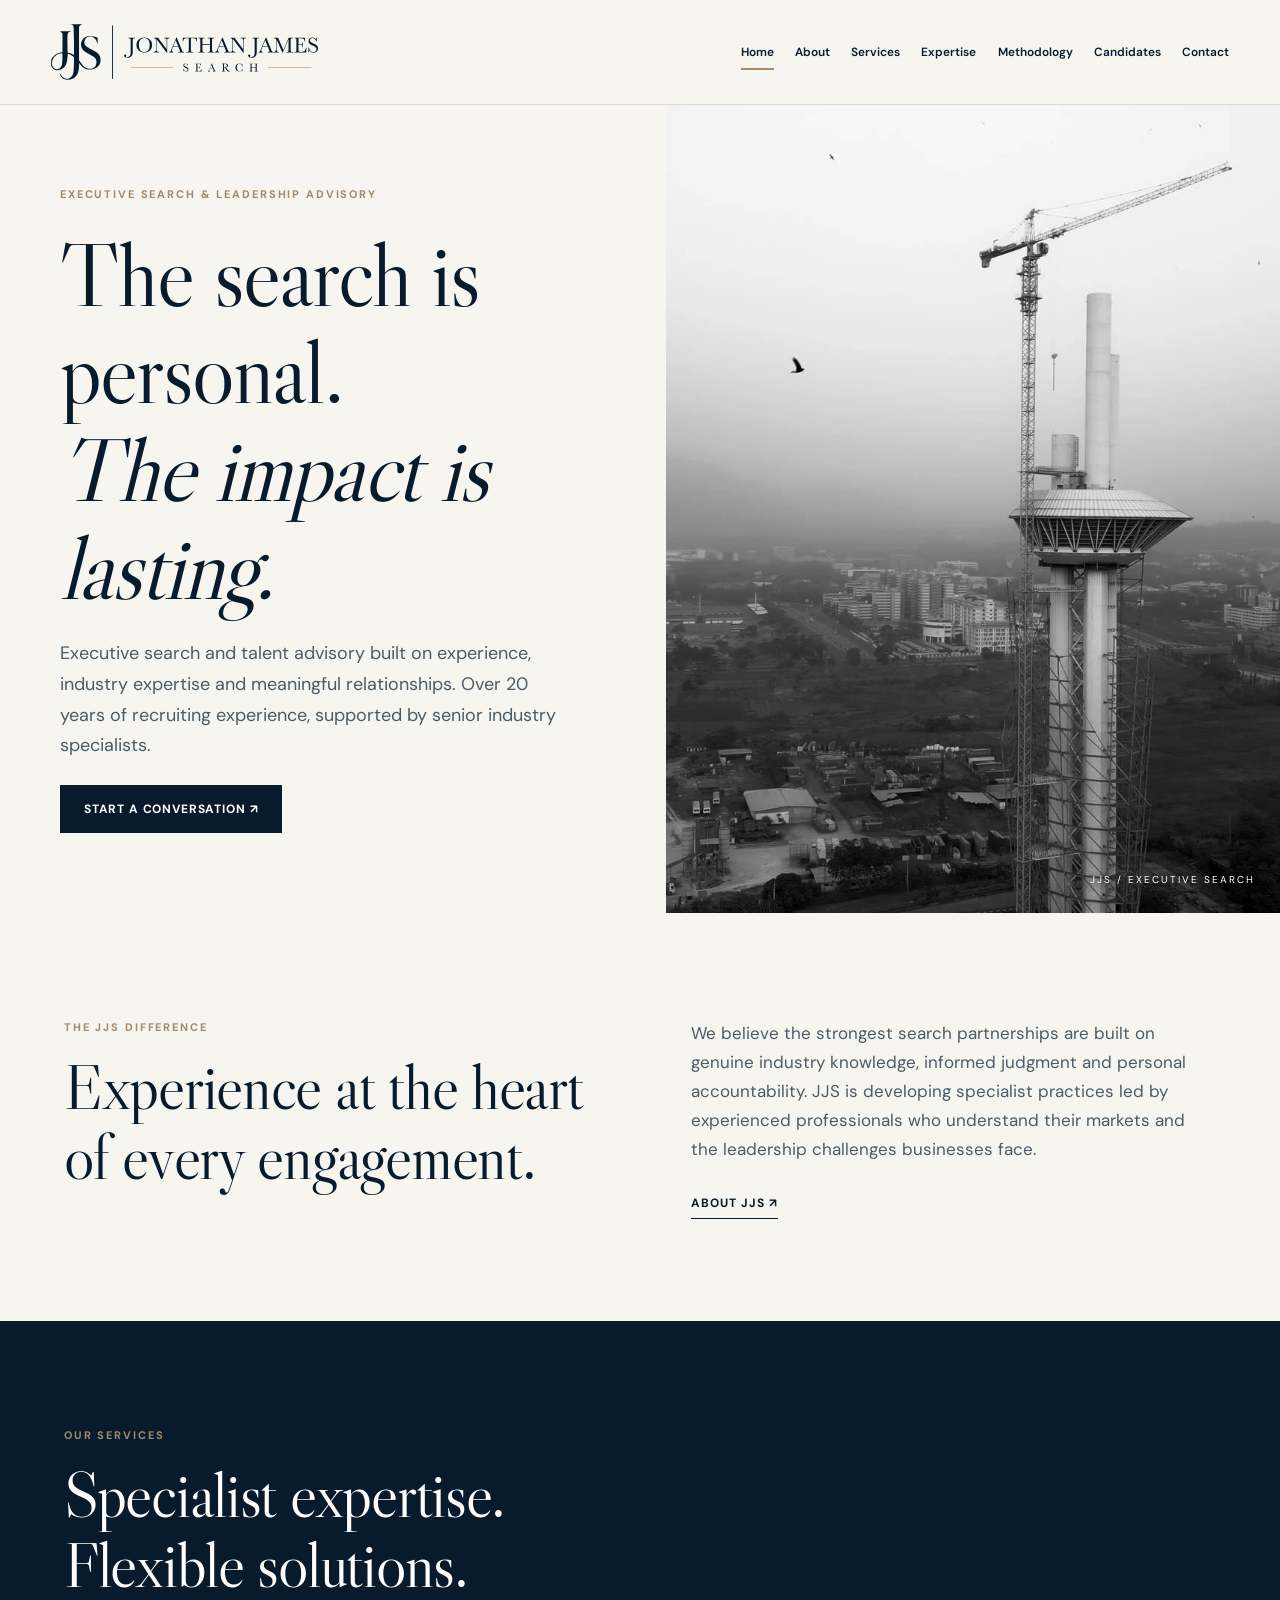
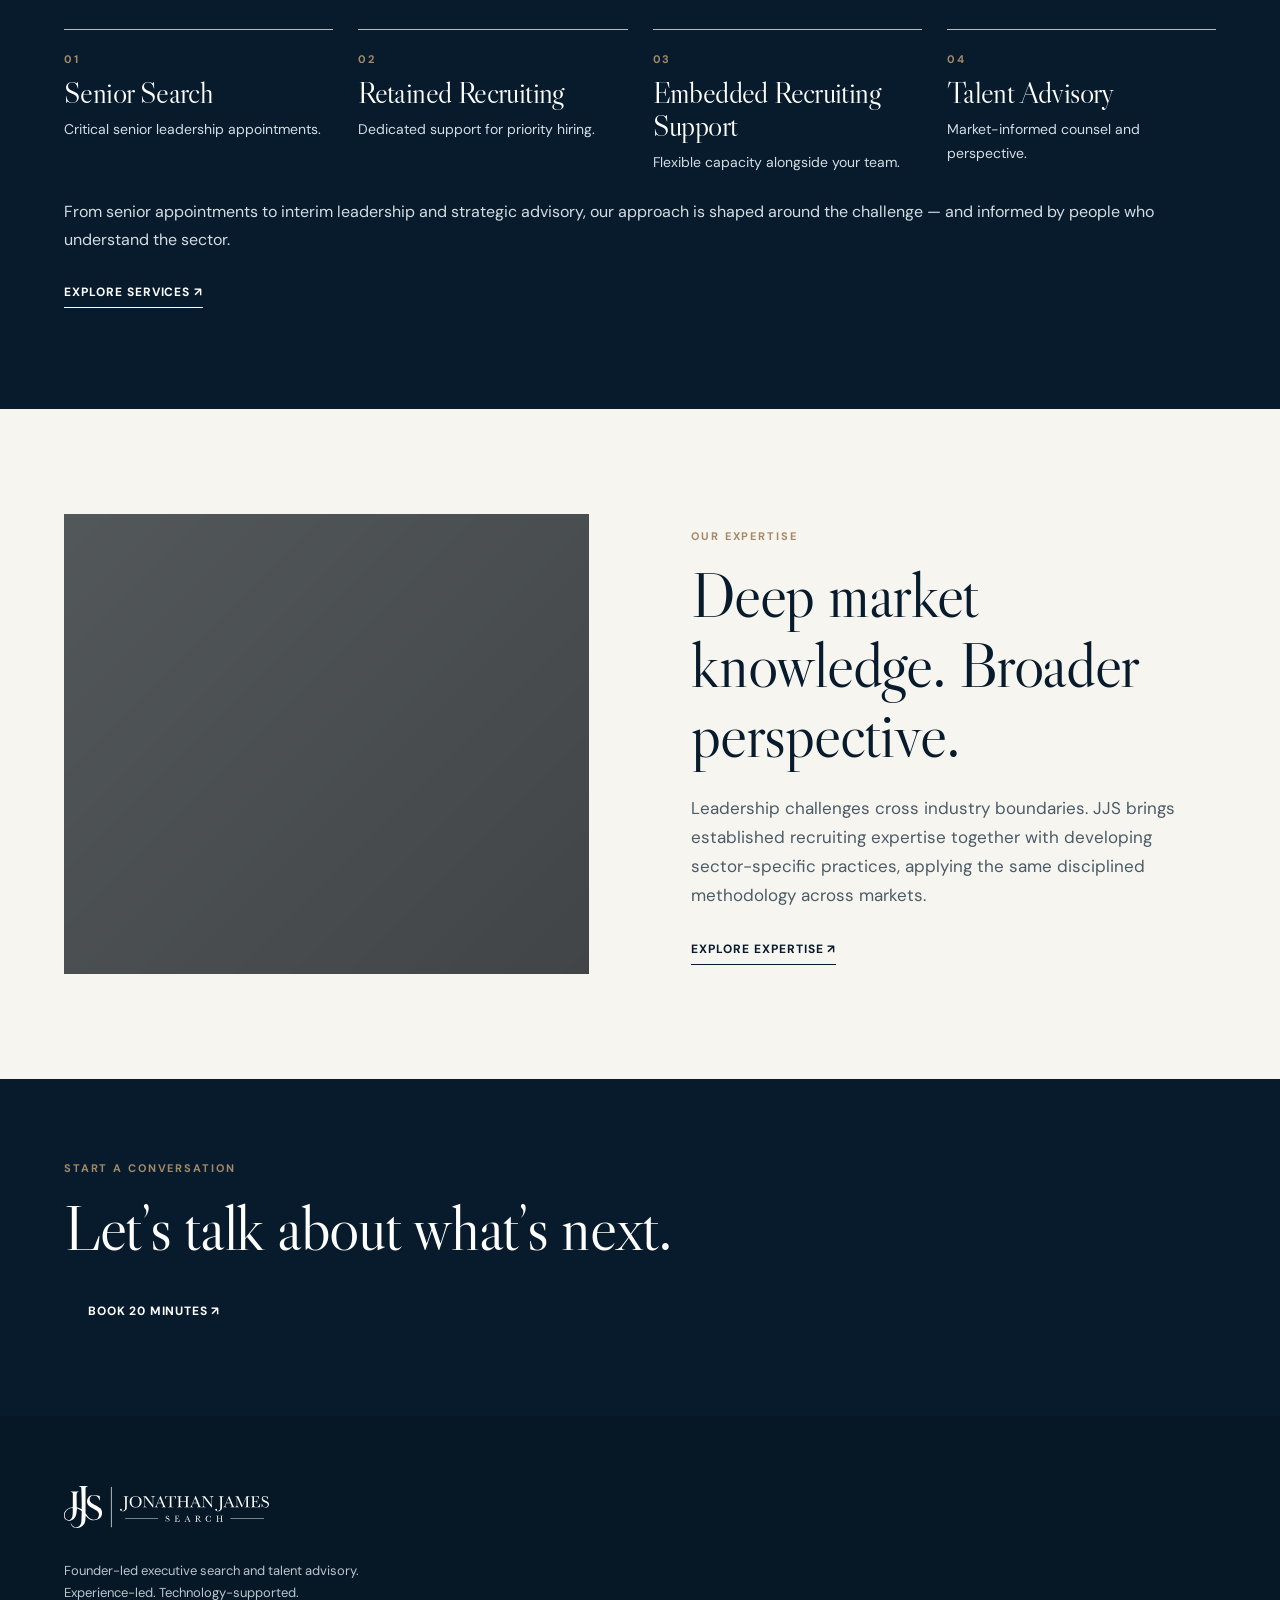
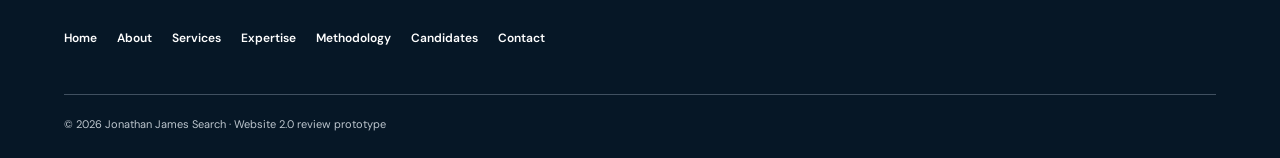
==== index.html @ fc8c2721 "Update JJS multi-sector positioning and retain founder letter" ====
<!doctype html><html lang="en"><head><meta charset="utf-8"><meta name="viewport" content="width=device-width,initial-scale=1"><title>Home | Jonathan James Search</title><meta name="description" content="Founder-led executive search and talent advisory. Over 20 years of recruiting experience."><link rel="stylesheet" href="style.css"><link rel="stylesheet" href="mobile.css"></head><body><header class="site-header"><nav class="nav" aria-label="Main navigation"><a class="brand" href="index.html" aria-label="JJS home"><img class="logo" src="jjs-logo.svg" alt="JJS — Jonathan James Search"></a><button class="menu" type="button" aria-label="Toggle navigation" aria-expanded="false" aria-controls="main-links">☰</button><div class="links" id="main-links"><a href="index.html" aria-current="page">Home</a><a href="about.html">About</a><a href="services.html">Services</a><a href="expertise.html">Expertise</a><a href="methodology.html">Methodology</a><a href="candidates.html">Candidates</a><a href="contact.html">Contact</a></div></nav></header><section class="hero"><div class="copy"><div class="eyebrow">EXECUTIVE SEARCH & LEADERSHIP ADVISORY</div><h1>The search is personal.<br><em>The impact is lasting.</em></h1><p>Executive search and talent advisory built on experience, industry expertise and meaningful relationships. Over 20 years of recruiting experience, supported by senior industry specialists.</p><div><a class="btn" href="contact.html">Start a conversation ↗</a></div></div><div class="art hero-video" aria-label="Black-and-white construction video">
<video autoplay muted loop playsinline preload="metadata" poster="jjs-homepage-poster.jpg" aria-label="Cinematic black-and-white construction footage">
<source src="jjs-homepage-video.mp4" type="video/mp4">
</video>
</div></section><section><div class="wrap split"><div><div class="eyebrow">THE JJS DIFFERENCE</div><h2>Experience at the heart of every engagement.</h2></div><div><p>We believe the strongest search partnerships are built on genuine industry knowledge, informed judgment and personal accountability. JJS is developing specialist practices led by experienced professionals who understand their markets and the leadership challenges businesses face.</p><a class="link" href="about.html">About JJS ↗</a></div></div></section><section class="navy"><div class="wrap"><div class="eyebrow">OUR SERVICES</div><h2>Specialist expertise.<br>Flexible solutions.</h2><div class="cards"><div class="card"><div class="eyebrow">01</div><h3>Senior Search</h3><p>Critical senior leadership appointments.</p></div><div class="card"><div class="eyebrow">02</div><h3>Retained Recruiting</h3><p>Dedicated support for priority hiring.</p></div><div class="card"><div class="eyebrow">03</div><h3>Embedded Recruiting Support</h3><p>Flexible capacity alongside your team.</p></div><div class="card"><div class="eyebrow">04</div><h3>Talent Advisory</h3><p>Market-informed counsel and perspective.</p></div></div><p>From senior appointments to interim leadership and strategic advisory, our approach is shaped around the challenge — and informed by people who understand the sector.</p><a class="link" href="services.html">Explore services ↗</a></div></section><section><div class="wrap split"><div class="photo"></div><div><div class="eyebrow">OUR EXPERTISE</div><h2>Deep market knowledge. Broader perspective.</h2><p>Leadership challenges cross industry boundaries. JJS brings established recruiting expertise together with developing sector-specific practices, applying the same disciplined methodology across markets.</p><a class="link" href="expertise.html">Explore expertise ↗</a></div></div></section><section class="navy band"><div class="wrap"><div class="eyebrow">START A CONVERSATION</div><h2>Let’s talk about what’s next.</h2><a class="btn" href="contact.html">Book 20 minutes ↗</a></div></section><footer><div class="wrap"><img class="logo" src="jjs-logo.svg" alt="Jonathan James Search"><p style="margin-top:24px">Founder-led executive search and talent advisory.<br>Experience-led. Technology-supported.</p><div class="links"><a href="index.html">Home</a><a href="about.html">About</a><a href="services.html">Services</a><a href="expertise.html">Expertise</a><a href="methodology.html">Methodology</a><a href="candidates.html">Candidates</a><a href="contact.html">Contact</a></div><div class="footer-bottom">© 2026 Jonathan James Search · Website 2.0 review prototype</div></div></footer><script>document.querySelector('.menu').addEventListener('click',function(){let e=document.querySelector('header .links');this.setAttribute('aria-expanded',e.classList.toggle('open'))})</script></body></html>
---- style.css ----
@import url('https://fonts.googleapis.com/css2?family=DM+Sans:wght@400;500;600;700&family=Libre+Caslon+Display&display=swap');:root{--navy:#071b2d;--ivory:#f7f5ef;--gold:#a28a69}*{box-sizing:border-box}body{margin:0;background:var(--ivory);color:var(--navy);font:16px/1.7 'DM Sans',Arial,sans-serif}a{color:inherit;text-decoration:none}header{background:var(--ivory);position:sticky;top:0;z-index:10;border-bottom:1px solid #dedbd3}.nav{width:min(1300px,92%);margin:auto;display:flex;justify-content:space-between;align-items:center;gap:30px;padding:20px 0}.logo{width:205px;height:auto}.links{display:flex;gap:20px;flex-wrap:wrap}.links a{font-size:12px;font-weight:600}.links a:hover{color:var(--gold)}.wrap{width:min(1160px,90%);margin:auto}h1,h2,h3{font-family:'Libre Caslon Display',Georgia,serif;font-weight:400;line-height:1.09;letter-spacing:-.02em}h1{font-size:clamp(56px,7vw,108px);margin:22px 0}h2{font-size:clamp(38px,5vw,70px);margin:15px 0 25px}h3{font-size:clamp(28px,3vw,42px);margin:8px 0}p{color:#4b5b67;margin:0 0 24px}.eyebrow{text-transform:uppercase;letter-spacing:.17em;font-size:11px;font-weight:700;color:var(--gold)}section{padding:105px 0}.hero{padding:0;display:grid;grid-template-columns:52% 48%;min-height:690px}.hero .copy{padding:80px 9%;display:flex;flex-direction:column;justify-content:center}.hero .copy p{max-width:500px;font-size:18px}.hero .art{position:relative;min-height:690px;background:#3c4145}.hero .art:before,.photo:before{content:'';position:absolute;inset:0;background:linear-gradient(130deg,rgba(0,0,0,.05),rgba(0,0,0,.35)),url('https://images.unsplash.com/photo-1486406146926-c627a92ad1ab?auto=format&fit=crop&w=1600&q=85') center/cover;filter:grayscale(1) contrast(1.17)}.hero .art:after{content:'JJS / EXECUTIVE SEARCH';position:absolute;bottom:25px;right:25px;color:#fff;font-size:10px;letter-spacing:.2em}.btn{display:inline-block;background:var(--navy);color:white;padding:14px 24px;text-transform:uppercase;font-weight:700;letter-spacing:.07em;font-size:12px}.split{display:grid;grid-template-columns:1fr 1fr;gap:8vw;align-items:center}.split p{font-size:17px}.navy{background:var(--navy);color:white}.navy p{color:#d5dde2}.cards{display:grid;grid-template-columns:repeat(4,1fr);gap:25px;margin-top:30px}.card{border-top:1px solid #b6bdc0;padding-top:20px}.card h3{font-size:30px}.card p{font-size:14px}.band{padding:80px 0}.pagehero{background:#eae7df;padding:110px 0 90px}.pagehero p{font-size:18px;max-width:760px}.prose{max-width:870px}.prose p{font-size:17px;line-height:1.9}.row,.step{border-bottom:1px solid #d8d5ce;padding:28px 0}.step{display:grid;grid-template-columns:60px 1fr;gap:20px}.num{color:var(--gold)}.pillars{display:grid;grid-template-columns:repeat(3,1fr);gap:25px}.pillar{border-top:1px solid #d8d5ce;padding-top:18px}.photo{min-height:460px;position:relative;background:#575c5f}.photo:before{background-image:linear-gradient(135deg,rgba(0,0,0,.05),rgba(0,0,0,.25)),url('https://images.unsplash.com/photo-1487958449943-2429e8be8625?auto=format&fit=crop&w=1200&q=85')}.link{font-size:12px;letter-spacing:.08em;text-transform:uppercase;font-weight:700;border-bottom:1px solid;padding-bottom:7px}.contact-grid{display:grid;grid-template-columns:1fr 1fr;gap:8vw}input,textarea{width:100%;padding:13px;margin:8px 0 18px;border:1px solid #bfc5c5;font:inherit}textarea{min-height:120px}footer{background:#061726;color:#fff;padding:70px 0 25px}footer .logo{filter:brightness(0) invert(1)}footer p{color:#bdc6ce;font-size:13px}.footer-bottom{border-top:1px solid #405060;padding-top:20px;margin-top:45px;font-size:11px;color:#bdc6ce}.menu{display:none}@media(max-width:900px){.links{gap:10px}.links a{font-size:11px}.cards{grid-template-columns:repeat(2,1fr)}}@media(max-width:700px){.menu{display:block;border:0;background:none;font-size:24px}.nav{flex-wrap:wrap}.nav>.links{display:none;width:100%;flex-direction:column}.nav>.links.open{display:flex}.hero,.split,.contact-grid{grid-template-columns:1fr}.hero .copy{padding:75px 6%}.hero .art{min-height:380px}.cards,.pillars{grid-template-columns:1fr}section{padding:70px 0}.photo{min-height:340px}}
/* Website 2.1: one identical navigation system on all seven pages */
.site-header{background:#f7f5ef;position:sticky;top:0;z-index:30;border-bottom:1px solid #dcd9d1}
.site-header .nav{width:min(1620px,92%);min-height:104px;padding:14px 0;gap:36px;flex-wrap:nowrap}
.site-header .brand{display:block;flex:0 0 auto;line-height:0}
.site-header .logo{width:clamp(200px,21vw,305px);height:auto;max-height:76px;object-fit:contain;object-position:left center}
.site-header .links{display:flex;align-items:center;justify-content:flex-end;gap:clamp(12px,1.65vw,31px);flex-wrap:nowrap}
.site-header .links a{font-size:clamp(11px,.93vw,14px);font-weight:600;white-space:nowrap;position:relative;padding:12px 0;color:#071b2d}
.site-header .links a[aria-current="page"]:after{content:"";position:absolute;left:0;right:0;bottom:4px;height:2px;background:#a28a69}
.site-header .links a:hover{color:#8c7659}
.about-hero{position:relative;overflow:hidden;min-height:500px;display:flex;align-items:center}
.about-hero:before{content:"";position:absolute;inset:0 0 0 42%;background:url('jjs-logo.svg') center center / 95% auto no-repeat;opacity:.065;pointer-events:none}
.about-hero .wrap{position:relative;z-index:1}
.about-hero h1{max-width:1100px}
.founder-section{padding:0;background:#f7f5ef}
.founder-grid{width:100%;max-width:none;display:grid;grid-template-columns:1fr 1fr;gap:0;align-items:stretch}
.founder-copy{padding:clamp(45px,6vw,105px) clamp(30px,7vw,125px);max-width:820px;justify-self:end}
.founder-copy h2{font-size:clamp(36px,4vw,64px)}
.founder-copy p{font-size:16px;line-height:1.85}
.founder-photo{min-height:650px;background:linear-gradient(135deg,rgba(0,0,0,.05),rgba(0,0,0,.2)),url('https://images.unsplash.com/photo-1487958449943-2429e8be8625?auto=format&fit=crop&w=1200&q=85') center / cover;filter:grayscale(1) contrast(1.12)}
.signoff{margin-bottom:0!important}
.founder-signature{font-family:'Brush Script MT','Segoe Script',cursive;font-size:clamp(22px,2vw,30px);font-style:italic;line-height:1.35;color:#66727a;margin:3px 0 7px;opacity:.82}
.founder-credit{font-size:11px;letter-spacing:.22em;font-weight:700;color:#a28a69}
.founder-credit span{display:block;color:#071b2d;font-size:10px;margin-top:3px}
.values-section{padding:45px 0 65px;border-top:1px solid #dcd9d1}
.values-grid{display:grid;grid-template-columns:repeat(4,1fr);gap:28px}
.values-grid>div{border-top:1px solid #d2c8b9;padding-top:16px}
.values-grid span{color:#a28a69;margin-right:12px;font-size:12px}
.values-grid strong{font-size:11px;letter-spacing:.14em}
.values-grid p{font-size:13px;line-height:1.6;margin:18px 0 0}
@media(max-width:950px){.site-header .nav{min-height:82px;flex-wrap:wrap}.site-header .menu{display:block;margin-left:auto;border:0;background:none;font-size:25px;cursor:pointer}.site-header .nav>.links{display:none;flex-direction:column;align-items:flex-start;width:100%;gap:4px;padding:10px 0}.site-header .nav>.links.open{display:flex}.site-header .links a{font-size:14px}.founder-grid{grid-template-columns:1fr}.founder-copy{justify-self:stretch;max-width:none}.founder-photo{min-height:390px}.values-grid{grid-template-columns:repeat(2,1fr)}}
@media(max-width:600px){.about-hero:before{inset:10% -35% 0 10%;background-size:100% auto;opacity:.045}.about-hero{min-height:370px}.values-grid{grid-template-columns:1fr}.site-header .logo{width:215px}}

/* Approved About-page refinement, v2.3 */
.about-hero{background:#eae7df;min-height:455px;padding:100px 0 88px}
.about-hero:before{inset:0 1% 0 47%;background-image:url('jjs-logo.svg');background-size:95% auto;opacity:.055}
.about-hero h1{line-height:1.08;margin:32px 0 34px}
.about-hero p{font-size:20px;margin:0}
.founder-copy{padding-top:66px;padding-bottom:62px}
.founder-copy p{line-height:1.48;margin:0 0 13px}
.founder-copy .signoff{margin-top:20px;margin-bottom:0!important}
.founder-signature-image{display:block;width:172px;max-width:50%;height:auto;margin:2px 0 3px;object-fit:contain;object-position:left center}
.founder-photo{background-image:linear-gradient(135deg,rgba(0,0,0,.07),rgba(0,0,0,.17)),url('about-architecture.jpg');background-size:cover;background-position:center}
@media(max-width:700px){.founder-signature-image{width:148px}.about-hero{padding:80px 0 65px}}

/* JJS 2.4 — cinematic homepage video; existing navigation and About page unchanged */
.hero .art.hero-video{overflow:hidden;background:#343b40 url('jjs-homepage-poster.jpg') center/cover no-repeat}
.hero .art.hero-video:before{display:none}
.hero .art.hero-video video{position:absolute;inset:0;width:100%;height:100%;object-fit:cover;filter:grayscale(1) contrast(1.08)}
.hero .art.hero-video:after{z-index:2;text-shadow:0 1px 5px rgba(0,0,0,.6)}
@media (prefers-reduced-motion: reduce){
  .hero .art.hero-video video{display:none}
}
---- mobile.css ----
/* JJS mobile refinement: desktop visual identity remains unchanged */
html { -webkit-text-size-adjust:100%; scroll-behavior:smooth; }
body { overflow-x:hidden; }
img,video { max-width:100%; }
button,a { -webkit-tap-highlight-color:transparent; }
:focus-visible { outline:3px solid #a28a69;outline-offset:3px; }
.site-header .menu { color:#071b2d; min-width:46px; min-height:46px; cursor:pointer; }
@media (max-width:950px) {
  .site-header .nav { min-height:74px; padding:11px 0; gap:12px; }
  .site-header .nav>.links { width:100%; border-top:1px solid #dedbd3; padding:10px 0 16px; }
  .site-header .nav>.links a { display:block; padding:12px 6px; font-size:15px; width:100%; }
  .site-header .nav>.links a[aria-current="page"]:after { right:auto; width:38px; bottom:7px; }
  .site-header .logo { width:min(240px,65vw);max-height:62px; }
}
@media (max-width:700px) {
  .wrap {width:88%;}
  body {font-size:15px;line-height:1.55;}
  h1 {font-size:clamp(44px,10.5vw,70px);line-height:1.07;}
  h2 {font-size:clamp(34px,8.5vw,52px);line-height:1.13;}
  h3 {font-size:clamp(26px,6.5vw,38px);}
  p {margin-bottom:16px;}
  .eyebrow {font-size:10px;line-height:1.55;letter-spacing:.13em;}
  .hero {min-height:0;grid-template-columns:1fr;}
  .hero .copy {padding:60px 7% 52px;}
  .hero .copy p {font-size:16px;}
  .hero .art {min-height:280px;height:48vw;max-height:390px;}
  .hero .art video {object-fit:cover;}
  section {padding:56px 0;}
  .pagehero {padding:70px 0 60px;}
  .pagehero p {font-size:16px;}
  .split,.contact-grid {gap:28px;}
  .split p,.prose p {font-size:15px;line-height:1.65;}
  .cards {grid-template-columns:1fr;gap:20px;}
  .card h3 {font-size:27px;}
  .card p {font-size:14px;}
  .pillars {grid-template-columns:1fr;}
  .step {grid-template-columns:36px minmax(0,1fr);gap:12px;padding:20px 0;}
  .photo {min-height:250px;}
  .band {padding:58px 0;}
  .btn {display:inline-flex;align-items:center;justify-content:center;min-height:46px;padding:12px 18px;max-width:100%;font-size:11px;}
  input,textarea {font-size:16px;}
  footer {padding:50px 0 22px;}
  footer .links {display:grid;grid-template-columns:repeat(2,minmax(0,1fr));gap:8px 18px;margin-top:22px;}
  footer .links a {padding:5px 0;font-size:13px;}
  .about-hero {min-height:0;padding:65px 0 60px;}
  .about-hero:before {inset:4% -20% 0 28%;opacity:.04;}
  .about-hero h1 {font-size:clamp(43px,10vw,64px);overflow-wrap:normal;}
  .about-hero p {font-size:16px;}
  .founder-copy {padding:50px 7%;}
  .founder-copy h2 {font-size:clamp(33px,8vw,52px);}
  .founder-copy p {font-size:15px;line-height:1.55;}
  .founder-photo {min-height:270px;}
  .values-grid {grid-template-columns:repeat(2,minmax(0,1fr));gap:22px;}
  .values-grid p {font-size:12px;}
  .luke-hero {padding:50px 0 0;}
  .luke-hero-grid {margin-top:20px;}
  .luke-copy h1 {font-size:clamp(60px,13vw,94px);line-height:.98;}
  .luke-copy {padding:15px 0 35px;}
  .luke-lead {font-size:17px!important;}
  .luke-portrait {min-height:0;aspect-ratio:4/4.5;}
  .luke-portrait img {object-position:center 30%;}
  .luke-intro,.luke-two,.luke-cases,.luke-cta {padding:60px 0;}
  .luke-columns {gap:30px;margin-top:35px;}
  .luke-columns article {padding-top:18px;}
  .luke-case-grid {gap:25px;margin-top:28px;}
  .luke-teaser {padding:60px 0;}
  .luke-teaser .wrap {gap:20px;}
  .luke-secondary-image {height:290px;}
}
@media (max-width:390px) {
  .site-header .logo {width:min(205px,62vw);}
  .values-grid {grid-template-columns:1fr;}
  .luke-copy h1 {font-size:58px;}
  footer .links {grid-template-columns:1fr 1fr;}
}
@media(prefers-reduced-motion:reduce) {
  html {scroll-behavior:auto;}
}
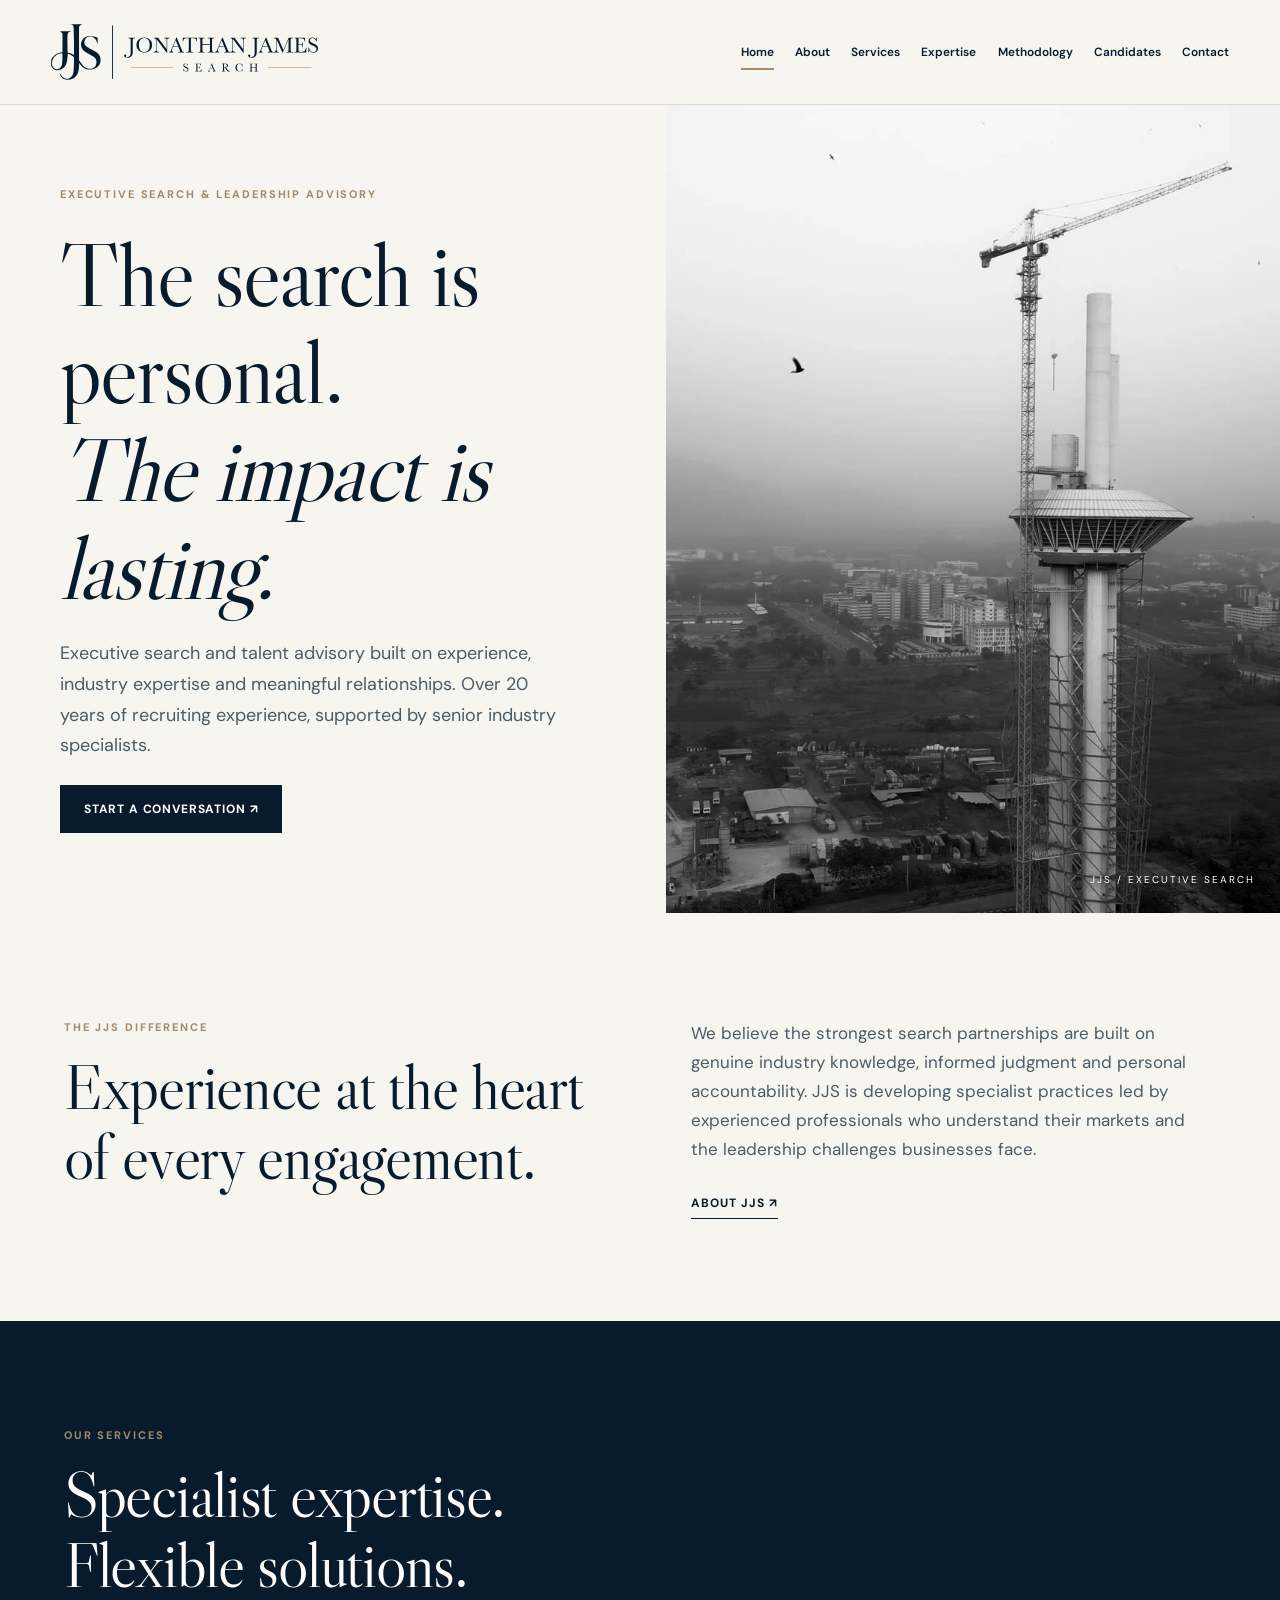
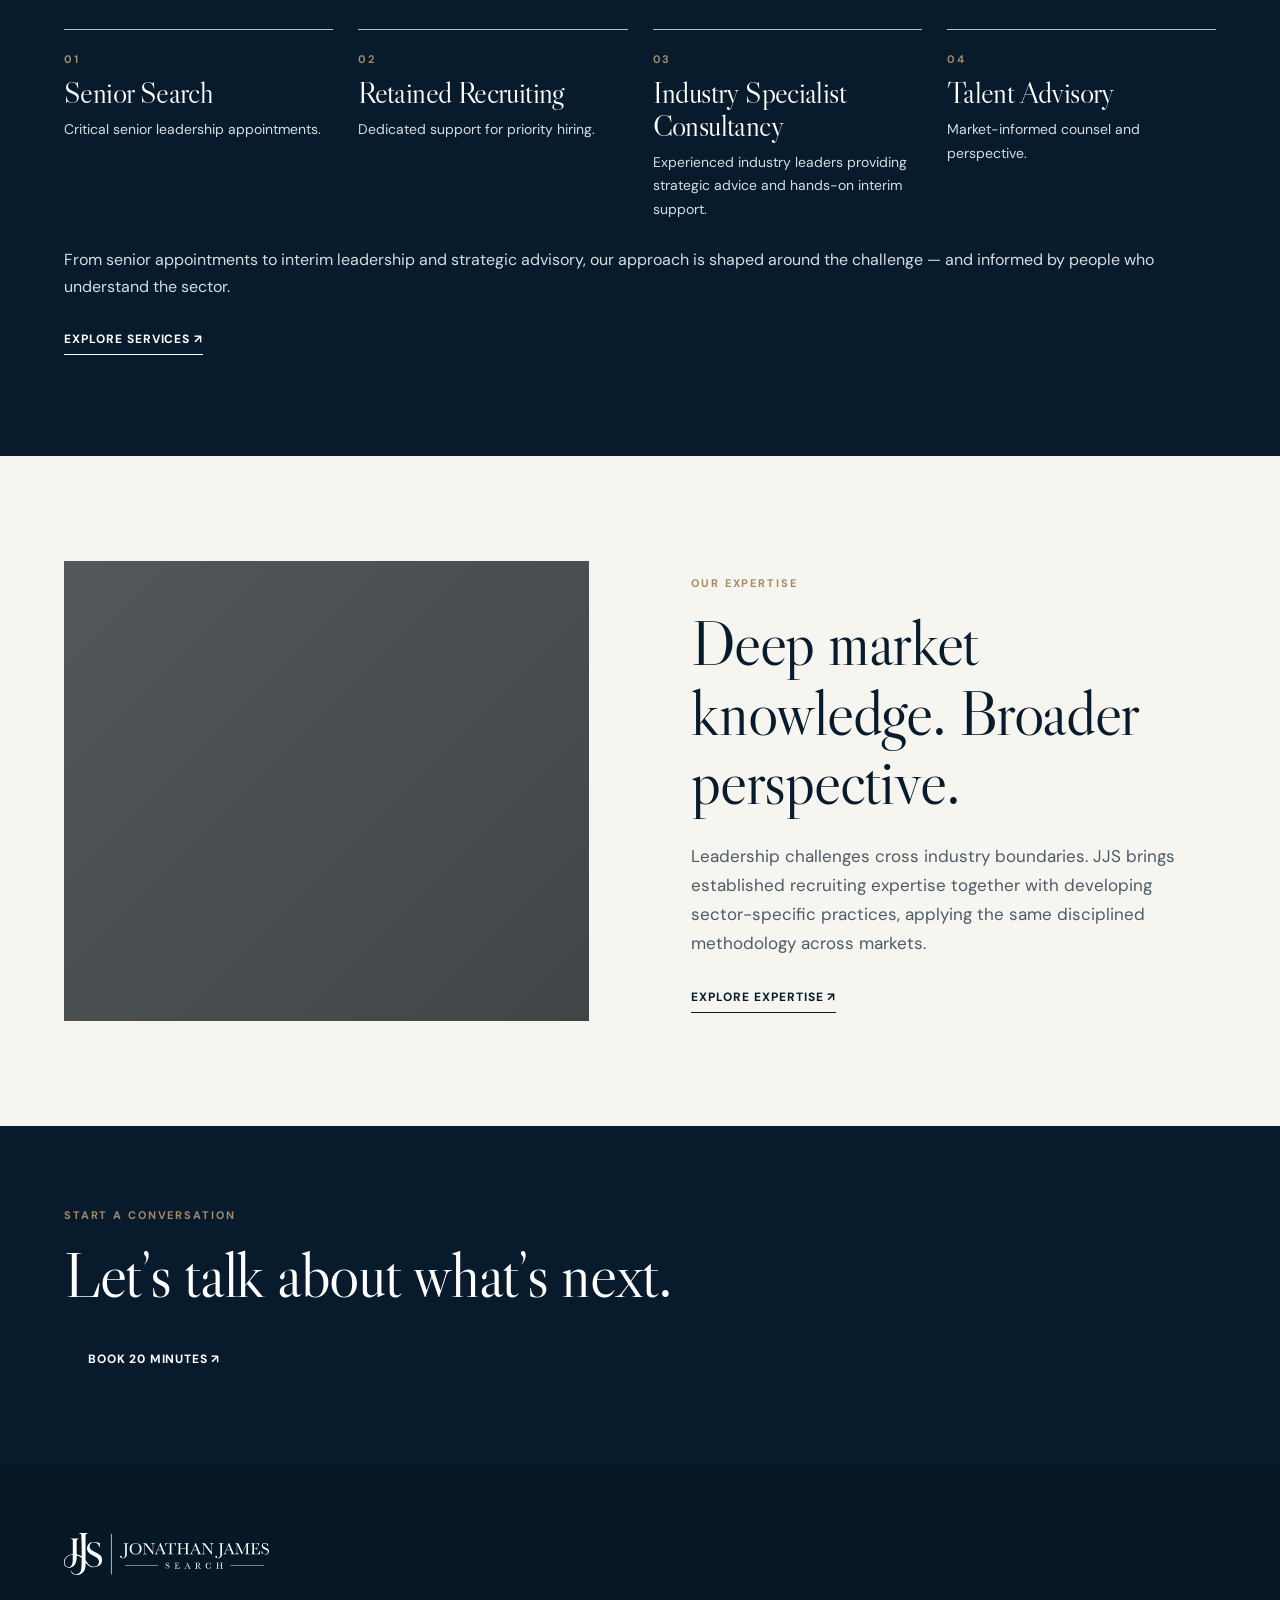
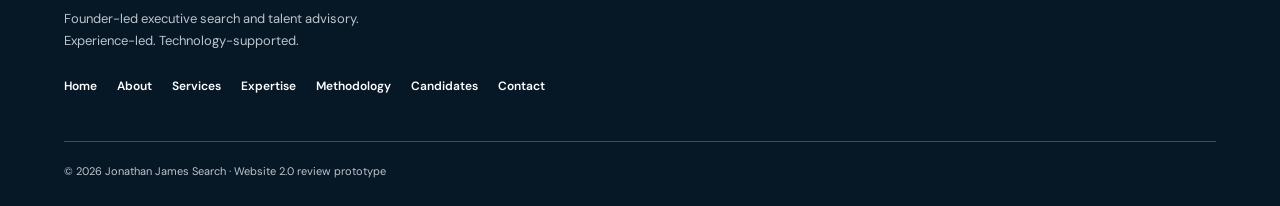
==== commit 8223623f: "Replace embedded recruiting with industry specialist consultancy on homepage" ====
--- a/index.html
+++ b/index.html
@@ -1,5 +1,30 @@
 <!doctype html><html lang="en"><head><meta charset="utf-8"><meta name="viewport" content="width=device-width,initial-scale=1"><title>Home | Jonathan James Search</title><meta name="description" content="Founder-led executive search and talent advisory. Over 20 years of recruiting experience."><link rel="stylesheet" href="style.css"><link rel="stylesheet" href="mobile.css"></head><body><header class="site-header"><nav class="nav" aria-label="Main navigation"><a class="brand" href="index.html" aria-label="JJS home"><img class="logo" src="jjs-logo.svg" alt="JJS — Jonathan James Search"></a><button class="menu" type="button" aria-label="Toggle navigation" aria-expanded="false" aria-controls="main-links">☰</button><div class="links" id="main-links"><a href="index.html" aria-current="page">Home</a><a href="about.html">About</a><a href="services.html">Services</a><a href="expertise.html">Expertise</a><a href="methodology.html">Methodology</a><a href="candidates.html">Candidates</a><a href="contact.html">Contact</a></div></nav></header><section class="hero"><div class="copy"><div class="eyebrow">EXECUTIVE SEARCH & LEADERSHIP ADVISORY</div><h1>The search is personal.<br><em>The impact is lasting.</em></h1><p>Executive search and talent advisory built on experience, industry expertise and meaningful relationships. Over 20 years of recruiting experience, supported by senior industry specialists.</p><div><a class="btn" href="contact.html">Start a conversation ↗</a></div></div><div class="art hero-video" aria-label="Black-and-white construction video">
-<video autoplay muted loop playsinline preload="metadata" poster="jjs-homepage-poster.jpg" aria-label="Cinematic black-and-white construction footage">
+<video id="jjs-hero-video" autoplay muted loop playsinline webkit-playsinline preload="metadata" poster="jjs-homepage-poster.jpg" aria-label="Cinematic black-and-white construction footage">
 <source src="jjs-homepage-video.mp4" type="video/mp4">
+Your browser does not support HTML5 video.
 </video>
-</div></section><section><div class="wrap split"><div><div class="eyebrow">THE JJS DIFFERENCE</div><h2>Experience at the heart of every engagement.</h2></div><div><p>We believe the strongest search partnerships are built on genuine industry knowledge, informed judgment and personal accountability. JJS is developing specialist practices led by experienced professionals who understand their markets and the leadership challenges businesses face.</p><a class="link" href="about.html">About JJS ↗</a></div></div></section><section class="navy"><div class="wrap"><div class="eyebrow">OUR SERVICES</div><h2>Specialist expertise.<br>Flexible solutions.</h2><div class="cards"><div class="card"><div class="eyebrow">01</div><h3>Senior Search</h3><p>Critical senior leadership appointments.</p></div><div class="card"><div class="eyebrow">02</div><h3>Retained Recruiting</h3><p>Dedicated support for priority hiring.</p></div><div class="card"><div class="eyebrow">03</div><h3>Embedded Recruiting Support</h3><p>Flexible capacity alongside your team.</p></div><div class="card"><div class="eyebrow">04</div><h3>Talent Advisory</h3><p>Market-informed counsel and perspective.</p></div></div><p>From senior appointments to interim leadership and strategic advisory, our approach is shaped around the challenge — and informed by people who understand the sector.</p><a class="link" href="services.html">Explore services ↗</a></div></section><section><div class="wrap split"><div class="photo"></div><div><div class="eyebrow">OUR EXPERTISE</div><h2>Deep market knowledge. Broader perspective.</h2><p>Leadership challenges cross industry boundaries. JJS brings established recruiting expertise together with developing sector-specific practices, applying the same disciplined methodology across markets.</p><a class="link" href="expertise.html">Explore expertise ↗</a></div></div></section><section class="navy band"><div class="wrap"><div class="eyebrow">START A CONVERSATION</div><h2>Let’s talk about what’s next.</h2><a class="btn" href="contact.html">Book 20 minutes ↗</a></div></section><footer><div class="wrap"><img class="logo" src="jjs-logo.svg" alt="Jonathan James Search"><p style="margin-top:24px">Founder-led executive search and talent advisory.<br>Experience-led. Technology-supported.</p><div class="links"><a href="index.html">Home</a><a href="about.html">About</a><a href="services.html">Services</a><a href="expertise.html">Expertise</a><a href="methodology.html">Methodology</a><a href="candidates.html">Candidates</a><a href="contact.html">Contact</a></div><div class="footer-bottom">© 2026 Jonathan James Search · Website 2.0 review prototype</div></div></footer><script>document.querySelector('.menu').addEventListener('click',function(){let e=document.querySelector('header .links');this.setAttribute('aria-expanded',e.classList.toggle('open'))})</script></body></html>+<button type="button" class="hero-play-button" id="jjs-hero-play" aria-label="Play homepage video" hidden>▶ Play video</button>
+</div></section><section><div class="wrap split"><div><div class="eyebrow">THE JJS DIFFERENCE</div><h2>Experience at the heart of every engagement.</h2></div><div><p>We believe the strongest search partnerships are built on genuine industry knowledge, informed judgment and personal accountability. JJS is developing specialist practices led by experienced professionals who understand their markets and the leadership challenges businesses face.</p><a class="link" href="about.html">About JJS ↗</a></div></div></section><section class="navy"><div class="wrap"><div class="eyebrow">OUR SERVICES</div><h2>Specialist expertise.<br>Flexible solutions.</h2><div class="cards"><div class="card"><div class="eyebrow">01</div><h3>Senior Search</h3><p>Critical senior leadership appointments.</p></div><div class="card"><div class="eyebrow">02</div><h3>Retained Recruiting</h3><p>Dedicated support for priority hiring.</p></div><div class="card"><div class="eyebrow">03</div><h3>Industry Specialist Consultancy</h3><p>Experienced industry leaders providing strategic advice and hands-on interim support.</p></div><div class="card"><div class="eyebrow">04</div><h3>Talent Advisory</h3><p>Market-informed counsel and perspective.</p></div></div><p>From senior appointments to interim leadership and strategic advisory, our approach is shaped around the challenge — and informed by people who understand the sector.</p><a class="link" href="services.html">Explore services ↗</a></div></section><section><div class="wrap split"><div class="photo"></div><div><div class="eyebrow">OUR EXPERTISE</div><h2>Deep market knowledge. Broader perspective.</h2><p>Leadership challenges cross industry boundaries. JJS brings established recruiting expertise together with developing sector-specific practices, applying the same disciplined methodology across markets.</p><a class="link" href="expertise.html">Explore expertise ↗</a></div></div></section><section class="navy band"><div class="wrap"><div class="eyebrow">START A CONVERSATION</div><h2>Let’s talk about what’s next.</h2><a class="btn" href="contact.html">Book 20 minutes ↗</a></div></section><footer><div class="wrap"><img class="logo" src="jjs-logo.svg" alt="Jonathan James Search"><p style="margin-top:24px">Founder-led executive search and talent advisory.<br>Experience-led. Technology-supported.</p><div class="links"><a href="index.html">Home</a><a href="about.html">About</a><a href="services.html">Services</a><a href="expertise.html">Expertise</a><a href="methodology.html">Methodology</a><a href="candidates.html">Candidates</a><a href="contact.html">Contact</a></div><div class="footer-bottom">© 2026 Jonathan James Search · Website 2.0 review prototype</div></div></footer><script>document.querySelector('.menu').addEventListener('click',function(){let e=document.querySelector('header .links');this.setAttribute('aria-expanded',e.classList.toggle('open'))})</script><script>
+(function(){
+ const video=document.getElementById('jjs-hero-video');
+ const play=document.getElementById('jjs-hero-play');
+ if(!video||!play)return;
+ const reduce=window.matchMedia('(prefers-reduced-motion: reduce)').matches;
+ const show=()=>{play.hidden=false;};
+ video.muted=true;
+ video.defaultMuted=true;
+ video.setAttribute('muted','');
+ video.addEventListener('error',show);
+ video.addEventListener('stalled',show);
+ video.addEventListener('pause',()=>{if(!video.ended)show();});
+ video.addEventListener('playing',()=>{play.hidden=true;});
+ if(!reduce){
+   const attempt=video.play();
+   if(attempt&&typeof attempt.catch==='function')attempt.catch(show);
+ } else show();
+ play.addEventListener('click',()=>{
+   video.muted=true;
+   video.play().then(()=>{play.hidden=true;}).catch(show);
+ });
+})();
+</script></body></html>
--- a/style.css
+++ b/style.css
@@ -49,5 +49,15 @@
 .hero .art.hero-video video{position:absolute;inset:0;width:100%;height:100%;object-fit:cover;filter:grayscale(1) contrast(1.08)}
 .hero .art.hero-video:after{z-index:2;text-shadow:0 1px 5px rgba(0,0,0,.6)}
 @media (prefers-reduced-motion: reduce){
-  .hero .art.hero-video video{display:none}
+  .hero .art.hero-video video{display:block}
 }
+
+/* Reliable cinematic homepage video playback */
+.hero .art.hero-video .hero-play-button {
+ position:absolute;z-index:5;left:50%;top:50%;transform:translate(-50%,-50%);
+ background:rgba(7,27,45,.88);border:1px solid rgba(255,255,255,.7);
+ color:white;padding:13px 22px;font:600 13px 'DM Sans',Arial,sans-serif;
+ letter-spacing:.06em;cursor:pointer;border-radius:2px;
+}
+.hero .art.hero-video .hero-play-button[hidden]{display:none!important}
+.hero .art.hero-video video{display:block}
--- a/mobile.css
+++ b/mobile.css
@@ -77,3 +77,10 @@
 @media(prefers-reduced-motion:reduce) {
   html {scroll-behavior:auto;}
 }
+
+/* Mobile cinematic video: retain poster, visible playback and tappable fallback */
+@media (max-width:700px) {
+ .hero .art.hero-video {position:relative;width:100%;min-height:310px;height:54vw;max-height:420px;overflow:hidden;}
+ .hero .art.hero-video video {display:block;width:100%;height:100%;object-fit:cover;object-position:center;filter:grayscale(1) contrast(1.08);}
+ .hero .art.hero-video .hero-play-button {min-width:135px;min-height:48px;touch-action:manipulation;}
+}
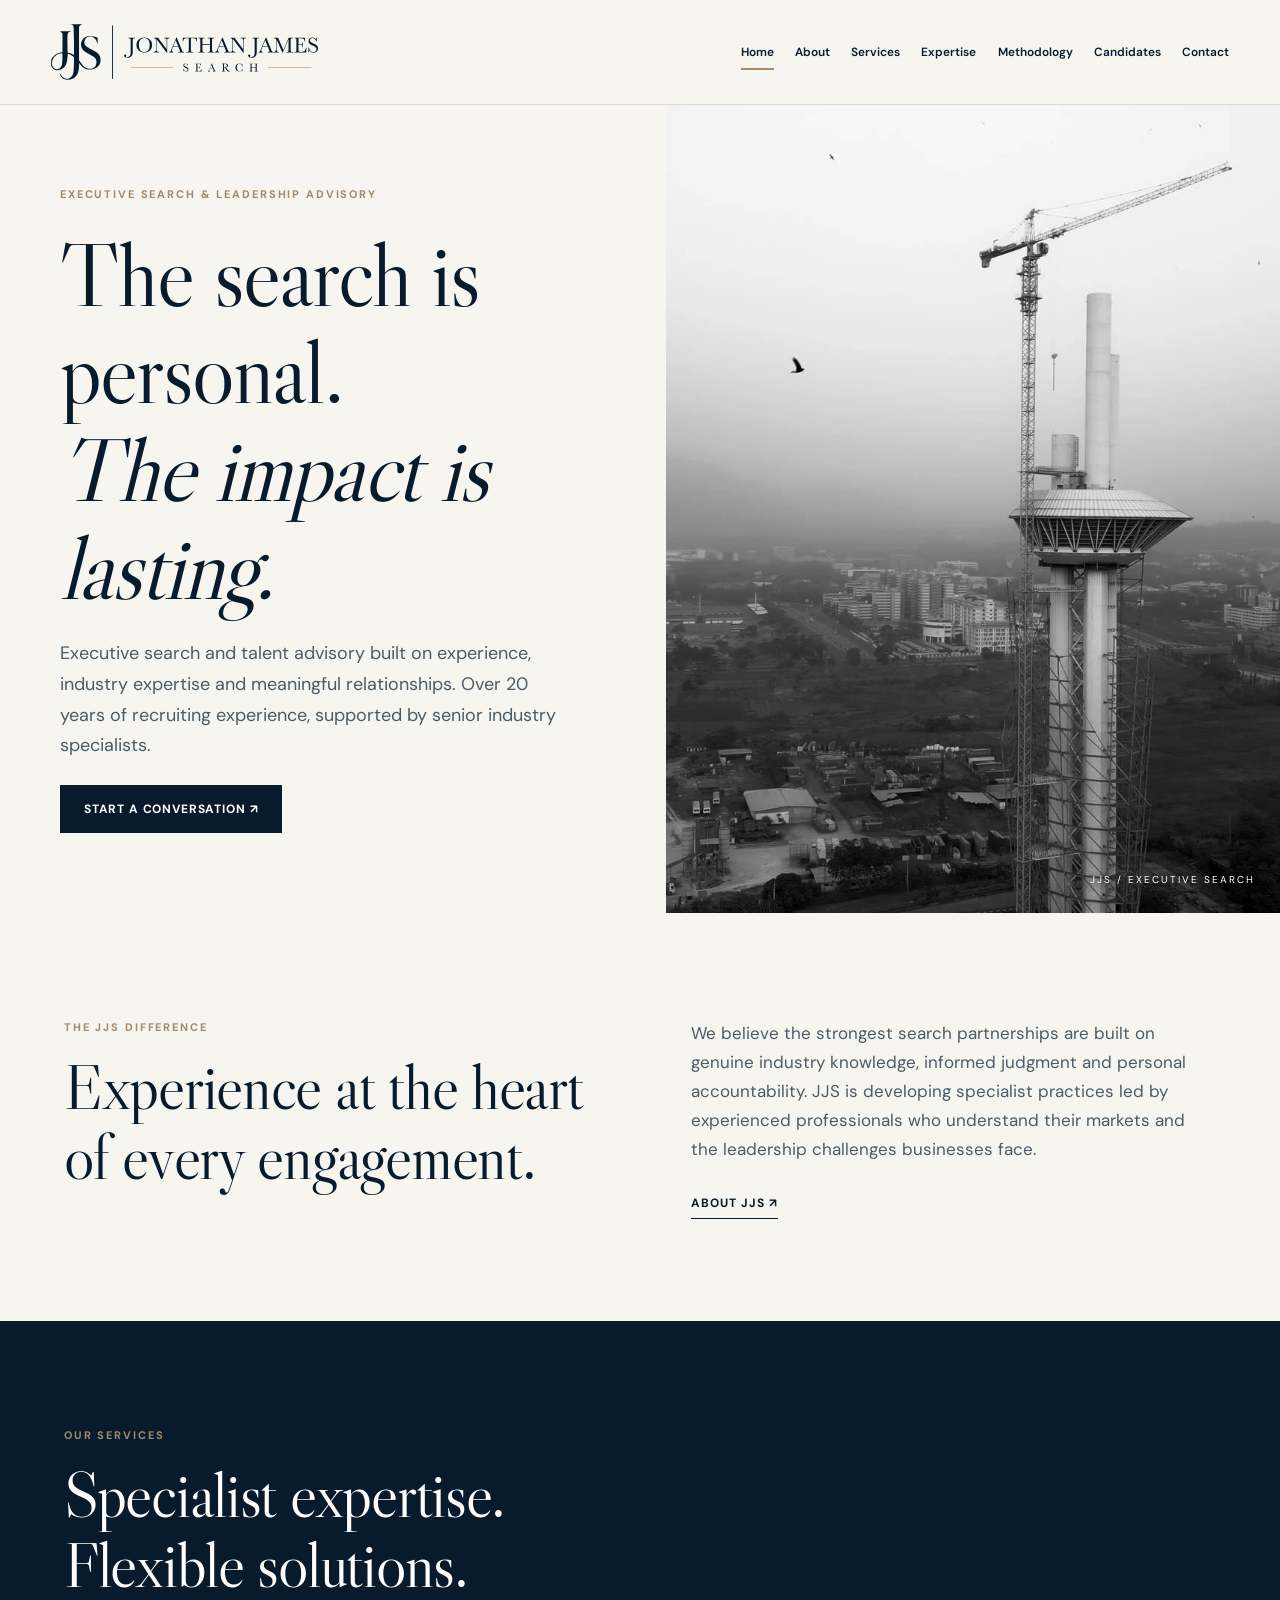
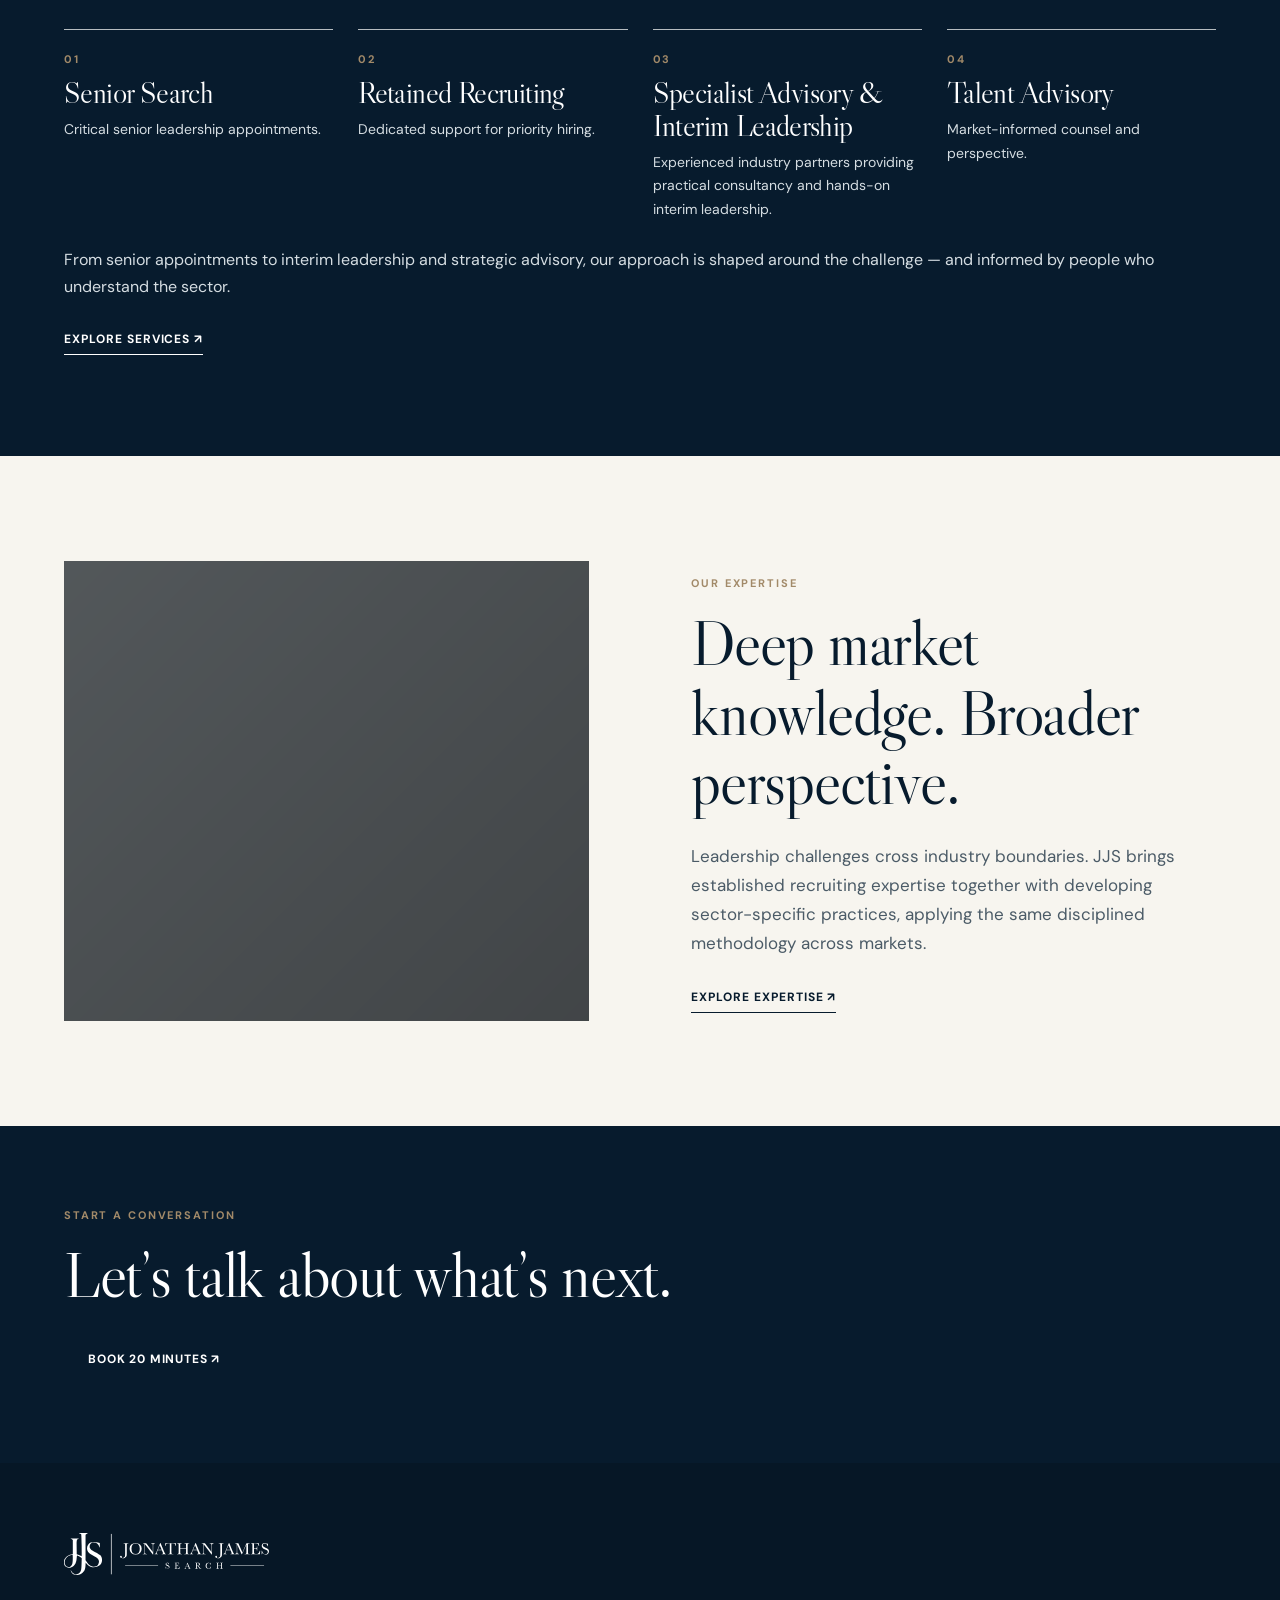
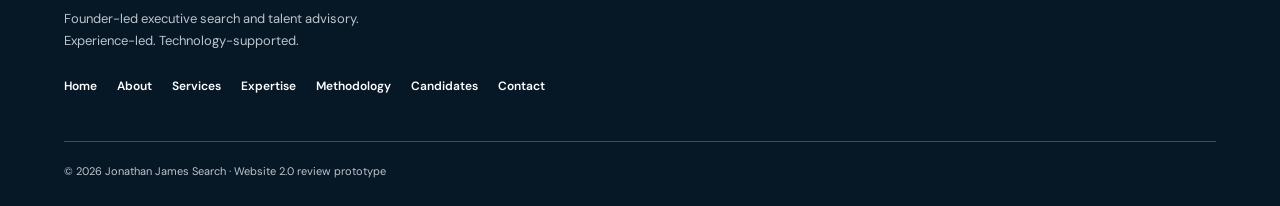
==== commit aab316ec: "Position specialist advisory and interim leadership through JJS industry partners" ====
--- a/index.html
+++ b/index.html
@@ -4,7 +4,7 @@
 Your browser does not support HTML5 video.
 </video>
 <button type="button" class="hero-play-button" id="jjs-hero-play" aria-label="Play homepage video" hidden>▶ Play video</button>
-</div></section><section><div class="wrap split"><div><div class="eyebrow">THE JJS DIFFERENCE</div><h2>Experience at the heart of every engagement.</h2></div><div><p>We believe the strongest search partnerships are built on genuine industry knowledge, informed judgment and personal accountability. JJS is developing specialist practices led by experienced professionals who understand their markets and the leadership challenges businesses face.</p><a class="link" href="about.html">About JJS ↗</a></div></div></section><section class="navy"><div class="wrap"><div class="eyebrow">OUR SERVICES</div><h2>Specialist expertise.<br>Flexible solutions.</h2><div class="cards"><div class="card"><div class="eyebrow">01</div><h3>Senior Search</h3><p>Critical senior leadership appointments.</p></div><div class="card"><div class="eyebrow">02</div><h3>Retained Recruiting</h3><p>Dedicated support for priority hiring.</p></div><div class="card"><div class="eyebrow">03</div><h3>Industry Specialist Consultancy</h3><p>Experienced industry leaders providing strategic advice and hands-on interim support.</p></div><div class="card"><div class="eyebrow">04</div><h3>Talent Advisory</h3><p>Market-informed counsel and perspective.</p></div></div><p>From senior appointments to interim leadership and strategic advisory, our approach is shaped around the challenge — and informed by people who understand the sector.</p><a class="link" href="services.html">Explore services ↗</a></div></section><section><div class="wrap split"><div class="photo"></div><div><div class="eyebrow">OUR EXPERTISE</div><h2>Deep market knowledge. Broader perspective.</h2><p>Leadership challenges cross industry boundaries. JJS brings established recruiting expertise together with developing sector-specific practices, applying the same disciplined methodology across markets.</p><a class="link" href="expertise.html">Explore expertise ↗</a></div></div></section><section class="navy band"><div class="wrap"><div class="eyebrow">START A CONVERSATION</div><h2>Let’s talk about what’s next.</h2><a class="btn" href="contact.html">Book 20 minutes ↗</a></div></section><footer><div class="wrap"><img class="logo" src="jjs-logo.svg" alt="Jonathan James Search"><p style="margin-top:24px">Founder-led executive search and talent advisory.<br>Experience-led. Technology-supported.</p><div class="links"><a href="index.html">Home</a><a href="about.html">About</a><a href="services.html">Services</a><a href="expertise.html">Expertise</a><a href="methodology.html">Methodology</a><a href="candidates.html">Candidates</a><a href="contact.html">Contact</a></div><div class="footer-bottom">© 2026 Jonathan James Search · Website 2.0 review prototype</div></div></footer><script>document.querySelector('.menu').addEventListener('click',function(){let e=document.querySelector('header .links');this.setAttribute('aria-expanded',e.classList.toggle('open'))})</script><script>
+</div></section><section><div class="wrap split"><div><div class="eyebrow">THE JJS DIFFERENCE</div><h2>Experience at the heart of every engagement.</h2></div><div><p>We believe the strongest search partnerships are built on genuine industry knowledge, informed judgment and personal accountability. JJS is developing specialist practices led by experienced professionals who understand their markets and the leadership challenges businesses face.</p><a class="link" href="about.html">About JJS ↗</a></div></div></section><section class="navy"><div class="wrap"><div class="eyebrow">OUR SERVICES</div><h2>Specialist expertise.<br>Flexible solutions.</h2><div class="cards"><div class="card"><div class="eyebrow">01</div><h3>Senior Search</h3><p>Critical senior leadership appointments.</p></div><div class="card"><div class="eyebrow">02</div><h3>Retained Recruiting</h3><p>Dedicated support for priority hiring.</p></div><div class="card"><div class="eyebrow">03</div><h3>Specialist Advisory &amp; Interim Leadership</h3><p>Experienced industry partners providing practical consultancy and hands-on interim leadership.</p></div><div class="card"><div class="eyebrow">04</div><h3>Talent Advisory</h3><p>Market-informed counsel and perspective.</p></div></div><p>From senior appointments to interim leadership and strategic advisory, our approach is shaped around the challenge — and informed by people who understand the sector.</p><a class="link" href="services.html">Explore services ↗</a></div></section><section><div class="wrap split"><div class="photo"></div><div><div class="eyebrow">OUR EXPERTISE</div><h2>Deep market knowledge. Broader perspective.</h2><p>Leadership challenges cross industry boundaries. JJS brings established recruiting expertise together with developing sector-specific practices, applying the same disciplined methodology across markets.</p><a class="link" href="expertise.html">Explore expertise ↗</a></div></div></section><section class="navy band"><div class="wrap"><div class="eyebrow">START A CONVERSATION</div><h2>Let’s talk about what’s next.</h2><a class="btn" href="contact.html">Book 20 minutes ↗</a></div></section><footer><div class="wrap"><img class="logo" src="jjs-logo.svg" alt="Jonathan James Search"><p style="margin-top:24px">Founder-led executive search and talent advisory.<br>Experience-led. Technology-supported.</p><div class="links"><a href="index.html">Home</a><a href="about.html">About</a><a href="services.html">Services</a><a href="expertise.html">Expertise</a><a href="methodology.html">Methodology</a><a href="candidates.html">Candidates</a><a href="contact.html">Contact</a></div><div class="footer-bottom">© 2026 Jonathan James Search · Website 2.0 review prototype</div></div></footer><script>document.querySelector('.menu').addEventListener('click',function(){let e=document.querySelector('header .links');this.setAttribute('aria-expanded',e.classList.toggle('open'))})</script><script>
 (function(){
  const video=document.getElementById('jjs-hero-video');
  const play=document.getElementById('jjs-hero-play');
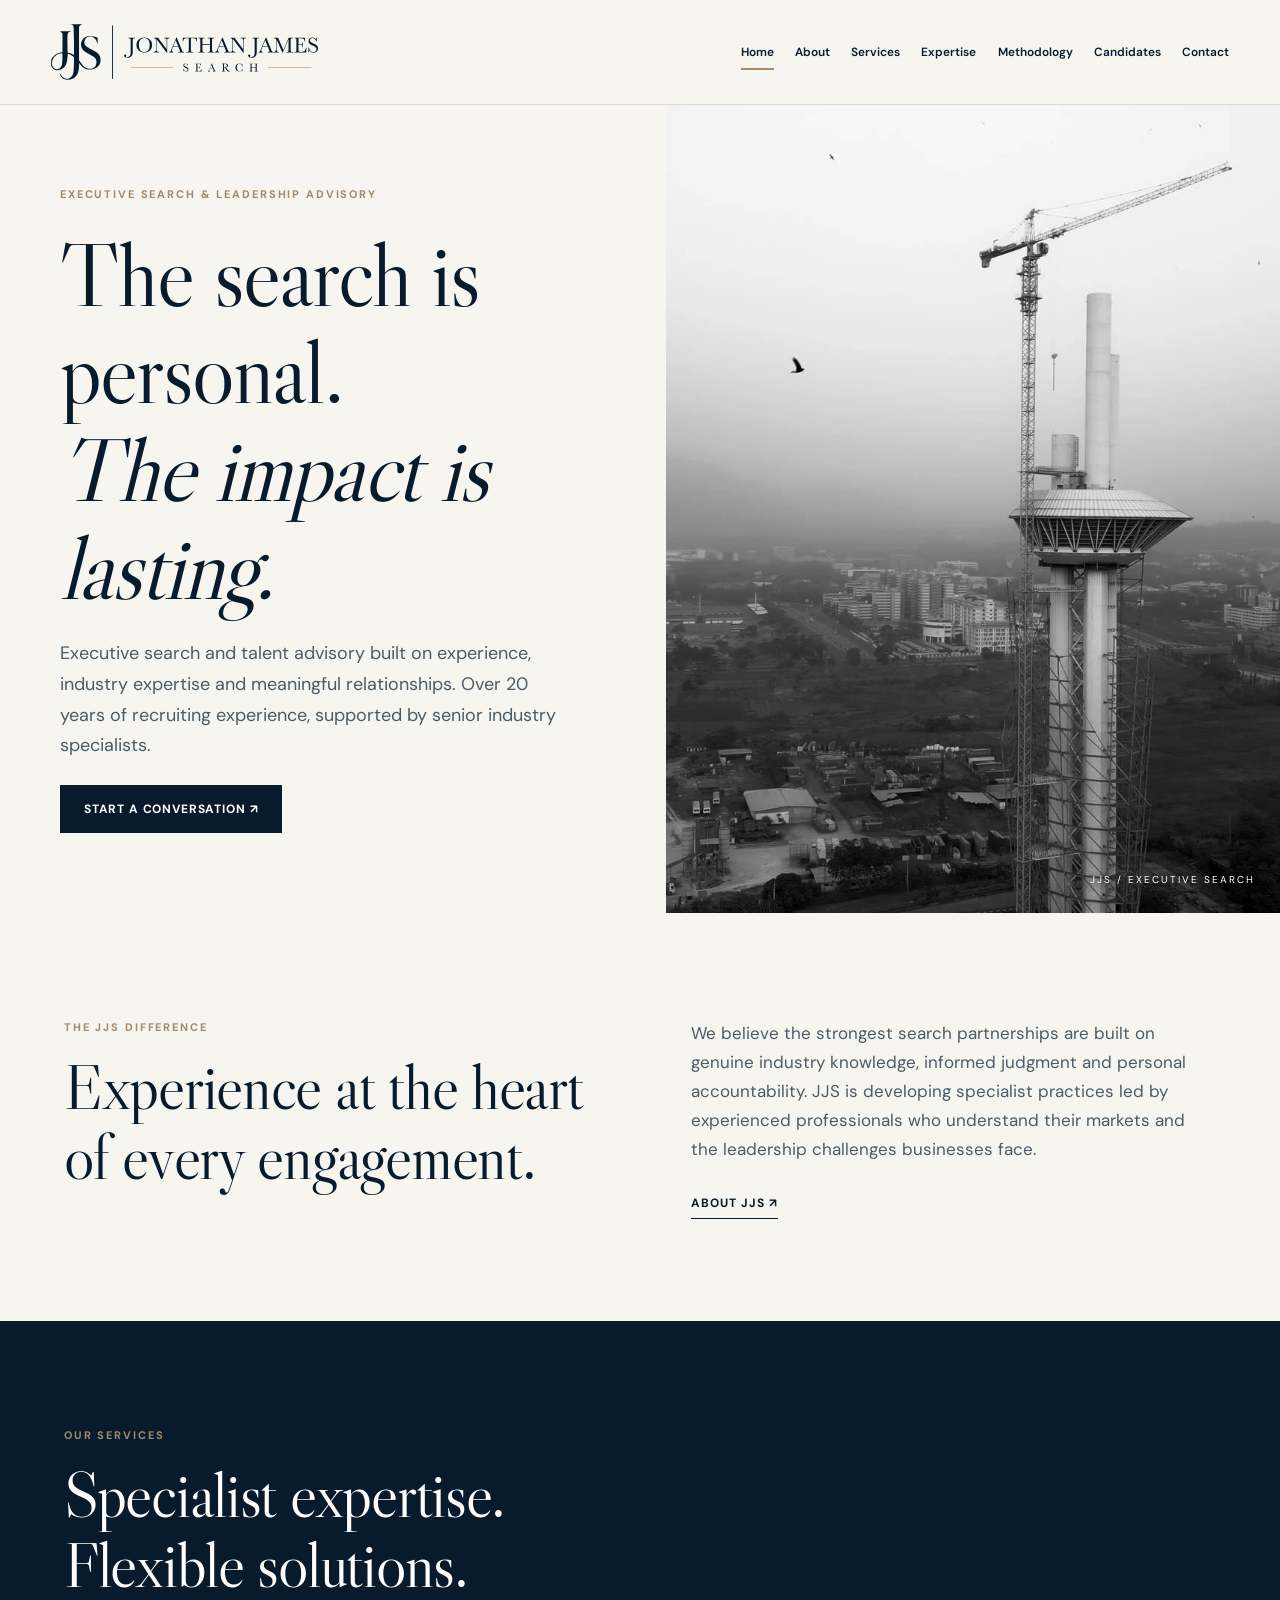
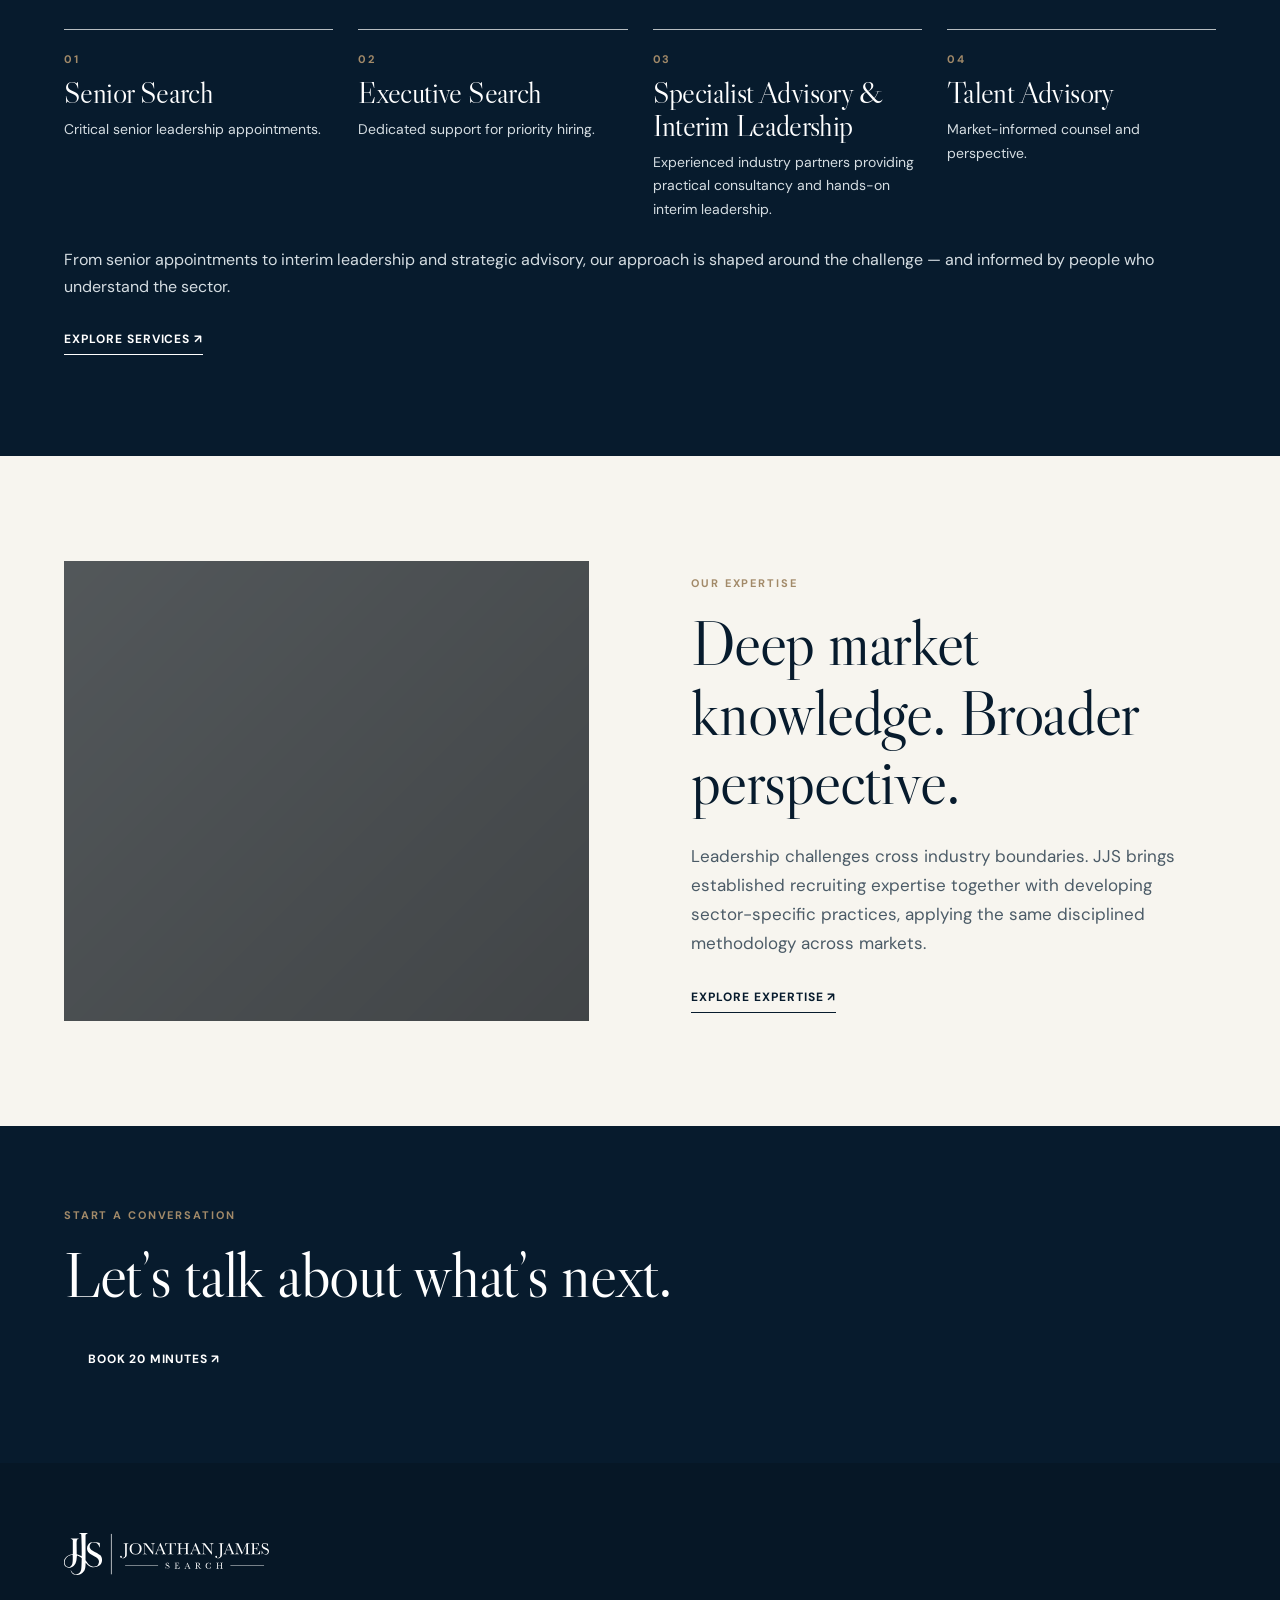
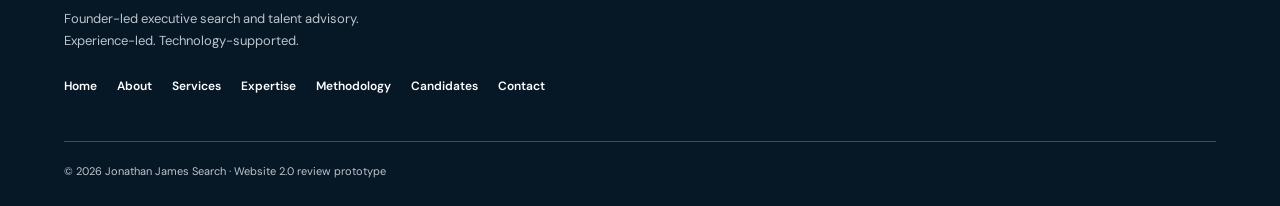
==== commit 3644199f: "Rename Retained Recruiting to Executive Search" ====
--- a/index.html
+++ b/index.html
@@ -4,7 +4,7 @@
 Your browser does not support HTML5 video.
 </video>
 <button type="button" class="hero-play-button" id="jjs-hero-play" aria-label="Play homepage video" hidden>▶ Play video</button>
-</div></section><section><div class="wrap split"><div><div class="eyebrow">THE JJS DIFFERENCE</div><h2>Experience at the heart of every engagement.</h2></div><div><p>We believe the strongest search partnerships are built on genuine industry knowledge, informed judgment and personal accountability. JJS is developing specialist practices led by experienced professionals who understand their markets and the leadership challenges businesses face.</p><a class="link" href="about.html">About JJS ↗</a></div></div></section><section class="navy"><div class="wrap"><div class="eyebrow">OUR SERVICES</div><h2>Specialist expertise.<br>Flexible solutions.</h2><div class="cards"><div class="card"><div class="eyebrow">01</div><h3>Senior Search</h3><p>Critical senior leadership appointments.</p></div><div class="card"><div class="eyebrow">02</div><h3>Retained Recruiting</h3><p>Dedicated support for priority hiring.</p></div><div class="card"><div class="eyebrow">03</div><h3>Specialist Advisory &amp; Interim Leadership</h3><p>Experienced industry partners providing practical consultancy and hands-on interim leadership.</p></div><div class="card"><div class="eyebrow">04</div><h3>Talent Advisory</h3><p>Market-informed counsel and perspective.</p></div></div><p>From senior appointments to interim leadership and strategic advisory, our approach is shaped around the challenge — and informed by people who understand the sector.</p><a class="link" href="services.html">Explore services ↗</a></div></section><section><div class="wrap split"><div class="photo"></div><div><div class="eyebrow">OUR EXPERTISE</div><h2>Deep market knowledge. Broader perspective.</h2><p>Leadership challenges cross industry boundaries. JJS brings established recruiting expertise together with developing sector-specific practices, applying the same disciplined methodology across markets.</p><a class="link" href="expertise.html">Explore expertise ↗</a></div></div></section><section class="navy band"><div class="wrap"><div class="eyebrow">START A CONVERSATION</div><h2>Let’s talk about what’s next.</h2><a class="btn" href="contact.html">Book 20 minutes ↗</a></div></section><footer><div class="wrap"><img class="logo" src="jjs-logo.svg" alt="Jonathan James Search"><p style="margin-top:24px">Founder-led executive search and talent advisory.<br>Experience-led. Technology-supported.</p><div class="links"><a href="index.html">Home</a><a href="about.html">About</a><a href="services.html">Services</a><a href="expertise.html">Expertise</a><a href="methodology.html">Methodology</a><a href="candidates.html">Candidates</a><a href="contact.html">Contact</a></div><div class="footer-bottom">© 2026 Jonathan James Search · Website 2.0 review prototype</div></div></footer><script>document.querySelector('.menu').addEventListener('click',function(){let e=document.querySelector('header .links');this.setAttribute('aria-expanded',e.classList.toggle('open'))})</script><script>
+</div></section><section><div class="wrap split"><div><div class="eyebrow">THE JJS DIFFERENCE</div><h2>Experience at the heart of every engagement.</h2></div><div><p>We believe the strongest search partnerships are built on genuine industry knowledge, informed judgment and personal accountability. JJS is developing specialist practices led by experienced professionals who understand their markets and the leadership challenges businesses face.</p><a class="link" href="about.html">About JJS ↗</a></div></div></section><section class="navy"><div class="wrap"><div class="eyebrow">OUR SERVICES</div><h2>Specialist expertise.<br>Flexible solutions.</h2><div class="cards"><div class="card"><div class="eyebrow">01</div><h3>Senior Search</h3><p>Critical senior leadership appointments.</p></div><div class="card"><div class="eyebrow">02</div><h3>Executive Search</h3><p>Dedicated support for priority hiring.</p></div><div class="card"><div class="eyebrow">03</div><h3>Specialist Advisory &amp; Interim Leadership</h3><p>Experienced industry partners providing practical consultancy and hands-on interim leadership.</p></div><div class="card"><div class="eyebrow">04</div><h3>Talent Advisory</h3><p>Market-informed counsel and perspective.</p></div></div><p>From senior appointments to interim leadership and strategic advisory, our approach is shaped around the challenge — and informed by people who understand the sector.</p><a class="link" href="services.html">Explore services ↗</a></div></section><section><div class="wrap split"><div class="photo"></div><div><div class="eyebrow">OUR EXPERTISE</div><h2>Deep market knowledge. Broader perspective.</h2><p>Leadership challenges cross industry boundaries. JJS brings established recruiting expertise together with developing sector-specific practices, applying the same disciplined methodology across markets.</p><a class="link" href="expertise.html">Explore expertise ↗</a></div></div></section><section class="navy band"><div class="wrap"><div class="eyebrow">START A CONVERSATION</div><h2>Let’s talk about what’s next.</h2><a class="btn" href="contact.html">Book 20 minutes ↗</a></div></section><footer><div class="wrap"><img class="logo" src="jjs-logo.svg" alt="Jonathan James Search"><p style="margin-top:24px">Founder-led executive search and talent advisory.<br>Experience-led. Technology-supported.</p><div class="links"><a href="index.html">Home</a><a href="about.html">About</a><a href="services.html">Services</a><a href="expertise.html">Expertise</a><a href="methodology.html">Methodology</a><a href="candidates.html">Candidates</a><a href="contact.html">Contact</a></div><div class="footer-bottom">© 2026 Jonathan James Search · Website 2.0 review prototype</div></div></footer><script>document.querySelector('.menu').addEventListener('click',function(){let e=document.querySelector('header .links');this.setAttribute('aria-expanded',e.classList.toggle('open'))})</script><script>
 (function(){
  const video=document.getElementById('jjs-hero-video');
  const play=document.getElementById('jjs-hero-play');
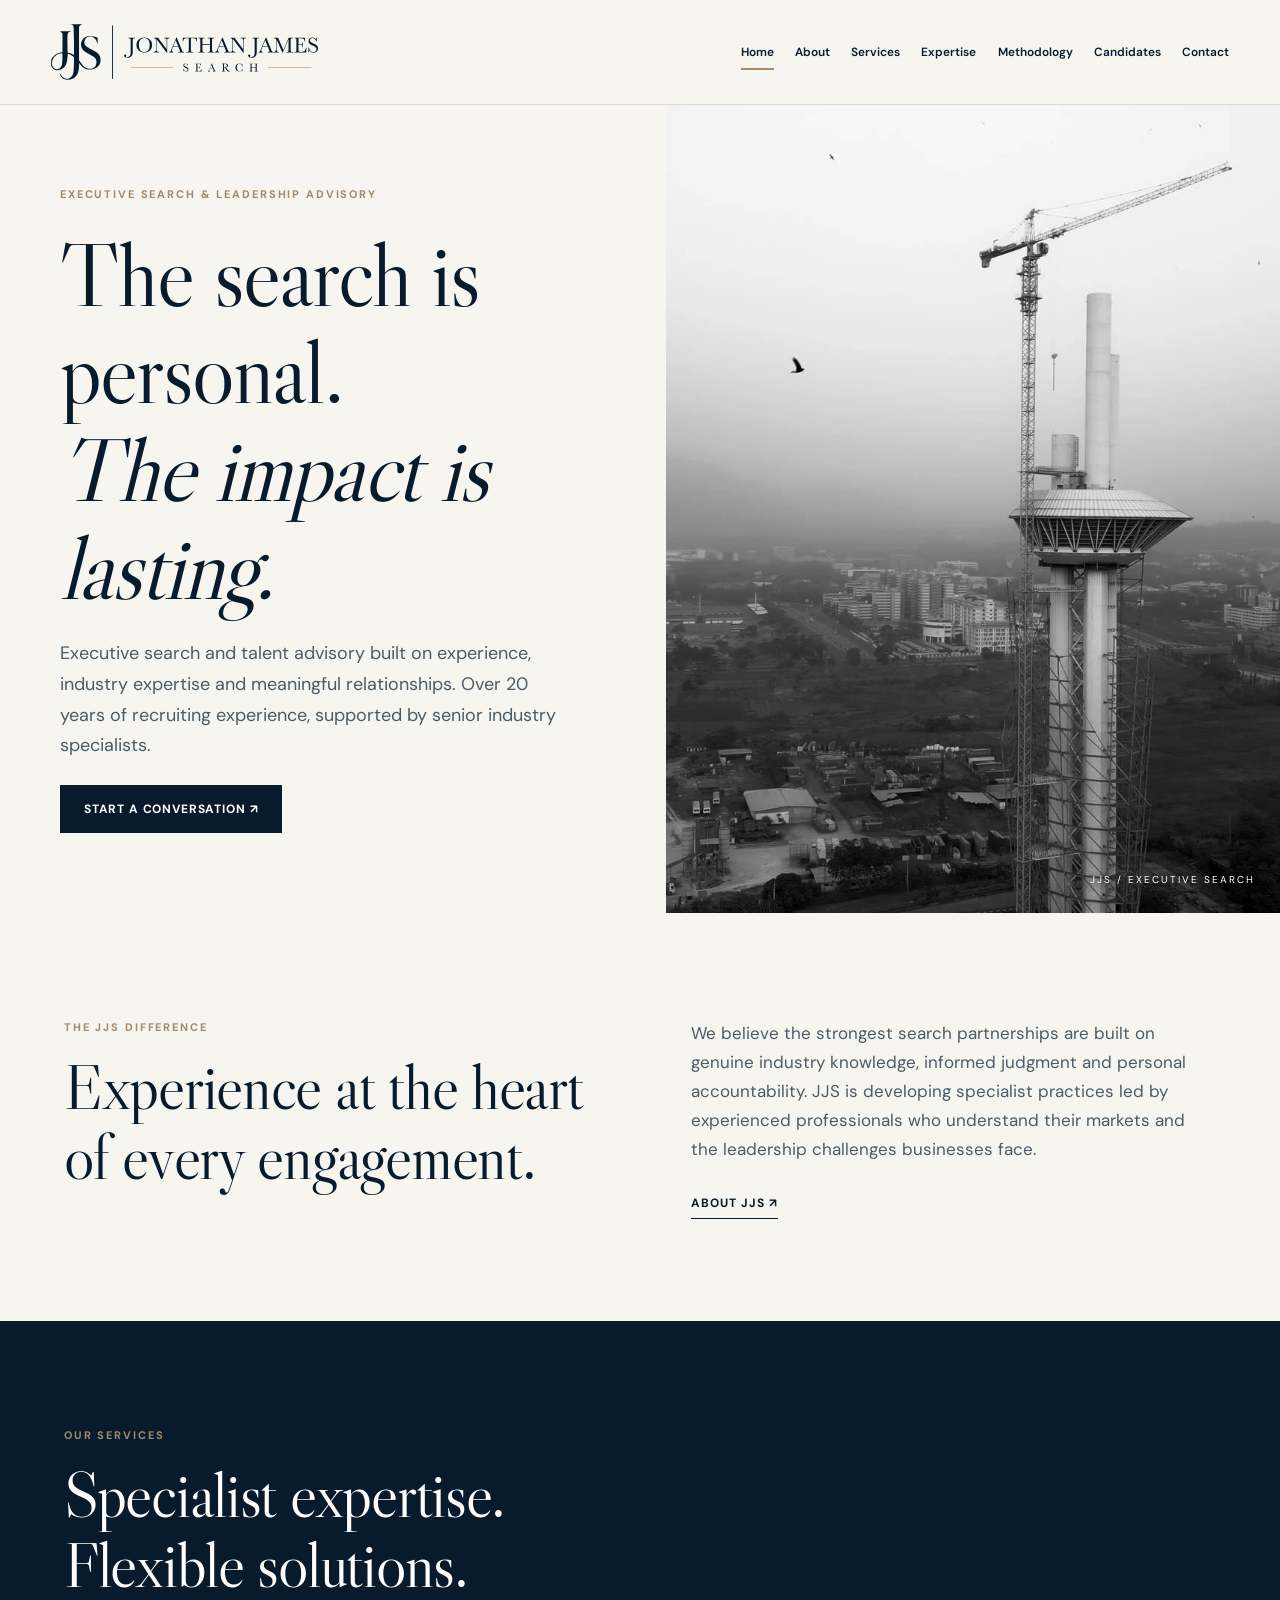
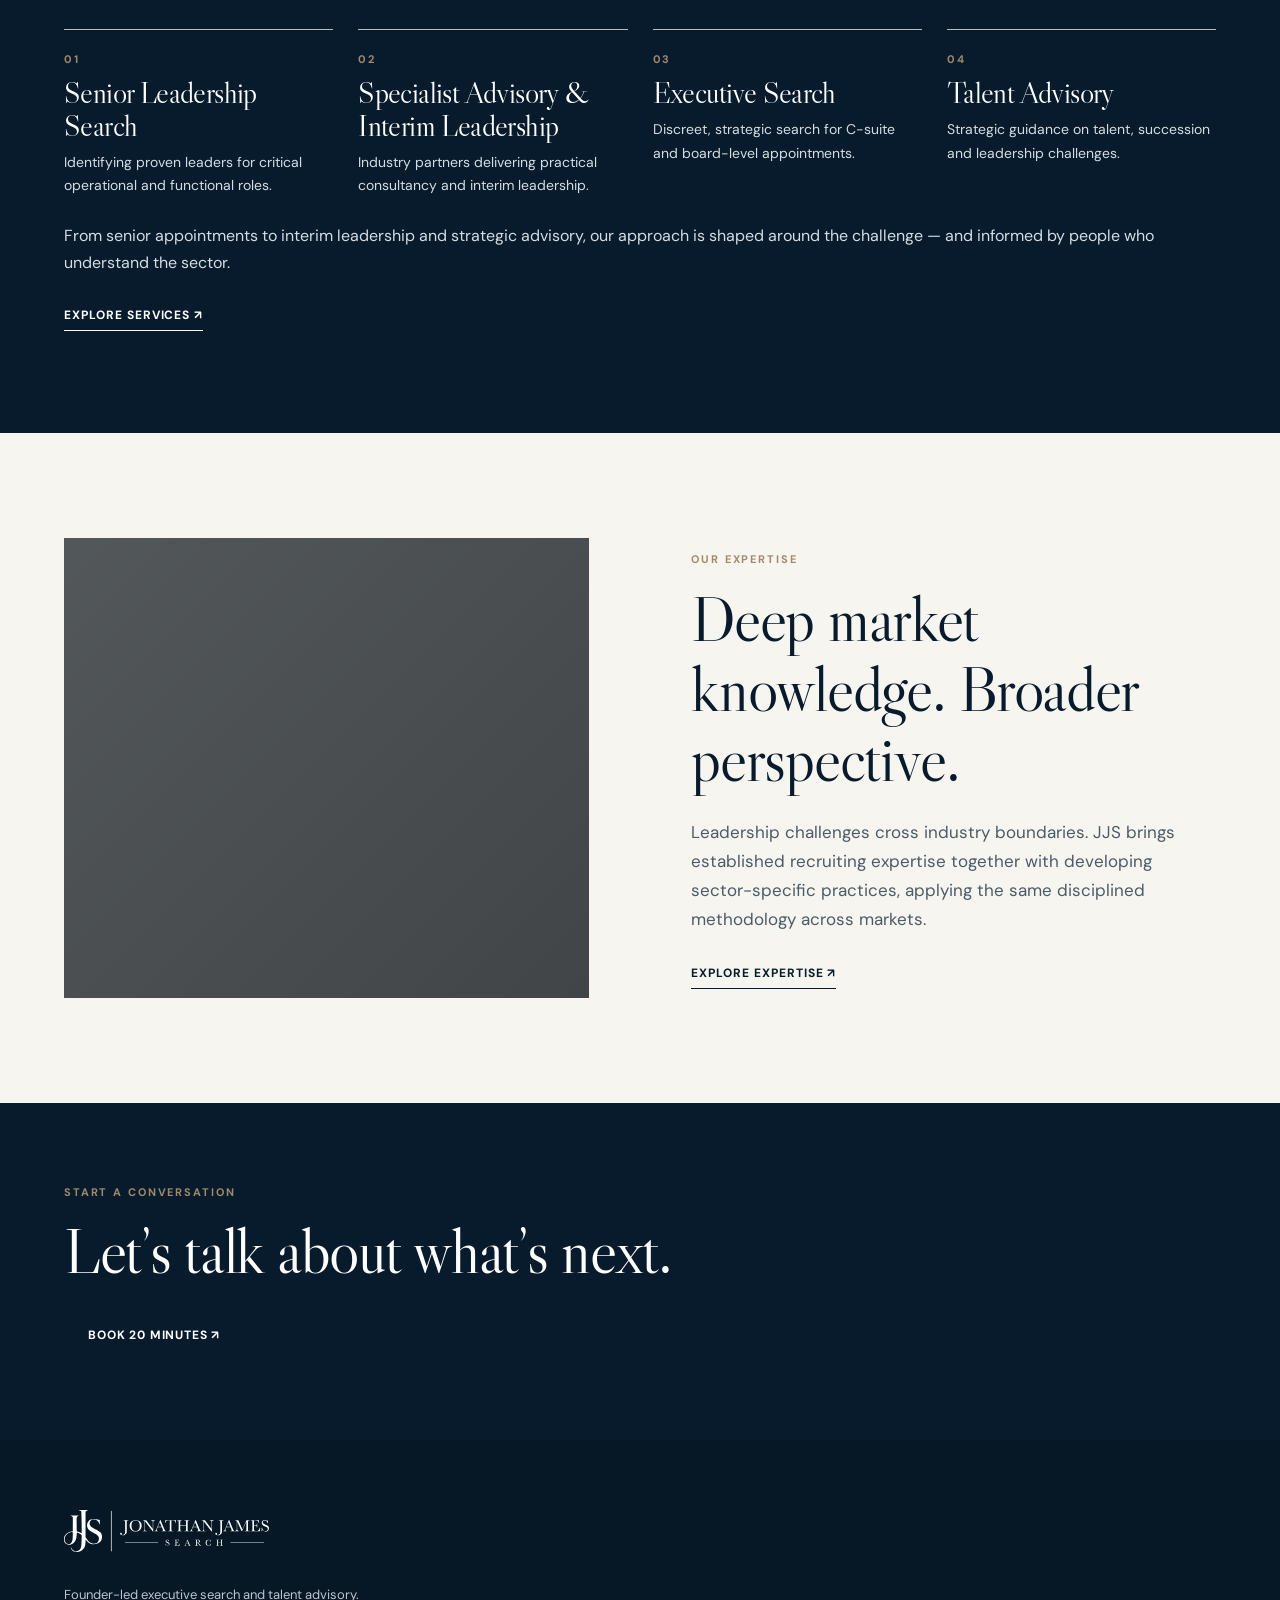
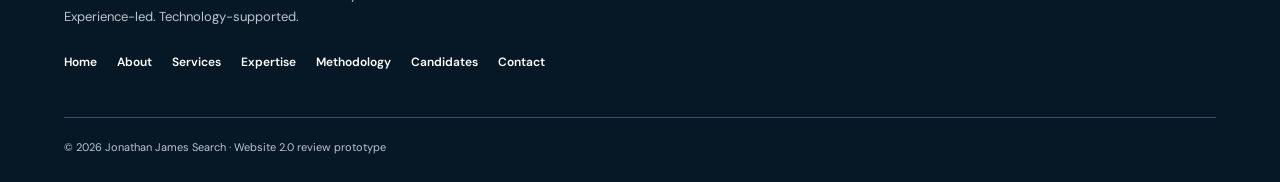
==== commit d69c4000: "Reorder and distinguish JJS services" ====
--- a/index.html
+++ b/index.html
@@ -4,7 +4,7 @@
 Your browser does not support HTML5 video.
 </video>
 <button type="button" class="hero-play-button" id="jjs-hero-play" aria-label="Play homepage video" hidden>▶ Play video</button>
-</div></section><section><div class="wrap split"><div><div class="eyebrow">THE JJS DIFFERENCE</div><h2>Experience at the heart of every engagement.</h2></div><div><p>We believe the strongest search partnerships are built on genuine industry knowledge, informed judgment and personal accountability. JJS is developing specialist practices led by experienced professionals who understand their markets and the leadership challenges businesses face.</p><a class="link" href="about.html">About JJS ↗</a></div></div></section><section class="navy"><div class="wrap"><div class="eyebrow">OUR SERVICES</div><h2>Specialist expertise.<br>Flexible solutions.</h2><div class="cards"><div class="card"><div class="eyebrow">01</div><h3>Senior Search</h3><p>Critical senior leadership appointments.</p></div><div class="card"><div class="eyebrow">02</div><h3>Executive Search</h3><p>Dedicated support for priority hiring.</p></div><div class="card"><div class="eyebrow">03</div><h3>Specialist Advisory &amp; Interim Leadership</h3><p>Experienced industry partners providing practical consultancy and hands-on interim leadership.</p></div><div class="card"><div class="eyebrow">04</div><h3>Talent Advisory</h3><p>Market-informed counsel and perspective.</p></div></div><p>From senior appointments to interim leadership and strategic advisory, our approach is shaped around the challenge — and informed by people who understand the sector.</p><a class="link" href="services.html">Explore services ↗</a></div></section><section><div class="wrap split"><div class="photo"></div><div><div class="eyebrow">OUR EXPERTISE</div><h2>Deep market knowledge. Broader perspective.</h2><p>Leadership challenges cross industry boundaries. JJS brings established recruiting expertise together with developing sector-specific practices, applying the same disciplined methodology across markets.</p><a class="link" href="expertise.html">Explore expertise ↗</a></div></div></section><section class="navy band"><div class="wrap"><div class="eyebrow">START A CONVERSATION</div><h2>Let’s talk about what’s next.</h2><a class="btn" href="contact.html">Book 20 minutes ↗</a></div></section><footer><div class="wrap"><img class="logo" src="jjs-logo.svg" alt="Jonathan James Search"><p style="margin-top:24px">Founder-led executive search and talent advisory.<br>Experience-led. Technology-supported.</p><div class="links"><a href="index.html">Home</a><a href="about.html">About</a><a href="services.html">Services</a><a href="expertise.html">Expertise</a><a href="methodology.html">Methodology</a><a href="candidates.html">Candidates</a><a href="contact.html">Contact</a></div><div class="footer-bottom">© 2026 Jonathan James Search · Website 2.0 review prototype</div></div></footer><script>document.querySelector('.menu').addEventListener('click',function(){let e=document.querySelector('header .links');this.setAttribute('aria-expanded',e.classList.toggle('open'))})</script><script>
+</div></section><section><div class="wrap split"><div><div class="eyebrow">THE JJS DIFFERENCE</div><h2>Experience at the heart of every engagement.</h2></div><div><p>We believe the strongest search partnerships are built on genuine industry knowledge, informed judgment and personal accountability. JJS is developing specialist practices led by experienced professionals who understand their markets and the leadership challenges businesses face.</p><a class="link" href="about.html">About JJS ↗</a></div></div></section><section class="navy"><div class="wrap"><div class="eyebrow">OUR SERVICES</div><h2>Specialist expertise.<br>Flexible solutions.</h2><div class="cards"><div class="card"><div class="eyebrow">01</div><h3>Senior Leadership Search</h3><p>Identifying proven leaders for critical operational and functional roles.</p></div><div class="card"><div class="eyebrow">02</div><h3>Specialist Advisory &amp; Interim Leadership</h3><p>Industry partners delivering practical consultancy and interim leadership.</p></div><div class="card"><div class="eyebrow">03</div><h3>Executive Search</h3><p>Discreet, strategic search for C-suite and board-level appointments.</p></div><div class="card"><div class="eyebrow">04</div><h3>Talent Advisory</h3><p>Strategic guidance on talent, succession and leadership challenges.</p></div></div><p>From senior appointments to interim leadership and strategic advisory, our approach is shaped around the challenge — and informed by people who understand the sector.</p><a class="link" href="services.html">Explore services ↗</a></div></section><section><div class="wrap split"><div class="photo"></div><div><div class="eyebrow">OUR EXPERTISE</div><h2>Deep market knowledge. Broader perspective.</h2><p>Leadership challenges cross industry boundaries. JJS brings established recruiting expertise together with developing sector-specific practices, applying the same disciplined methodology across markets.</p><a class="link" href="expertise.html">Explore expertise ↗</a></div></div></section><section class="navy band"><div class="wrap"><div class="eyebrow">START A CONVERSATION</div><h2>Let’s talk about what’s next.</h2><a class="btn" href="contact.html">Book 20 minutes ↗</a></div></section><footer><div class="wrap"><img class="logo" src="jjs-logo.svg" alt="Jonathan James Search"><p style="margin-top:24px">Founder-led executive search and talent advisory.<br>Experience-led. Technology-supported.</p><div class="links"><a href="index.html">Home</a><a href="about.html">About</a><a href="services.html">Services</a><a href="expertise.html">Expertise</a><a href="methodology.html">Methodology</a><a href="candidates.html">Candidates</a><a href="contact.html">Contact</a></div><div class="footer-bottom">© 2026 Jonathan James Search · Website 2.0 review prototype</div></div></footer><script>document.querySelector('.menu').addEventListener('click',function(){let e=document.querySelector('header .links');this.setAttribute('aria-expanded',e.classList.toggle('open'))})</script><script>
 (function(){
  const video=document.getElementById('jjs-hero-video');
  const play=document.getElementById('jjs-hero-play');
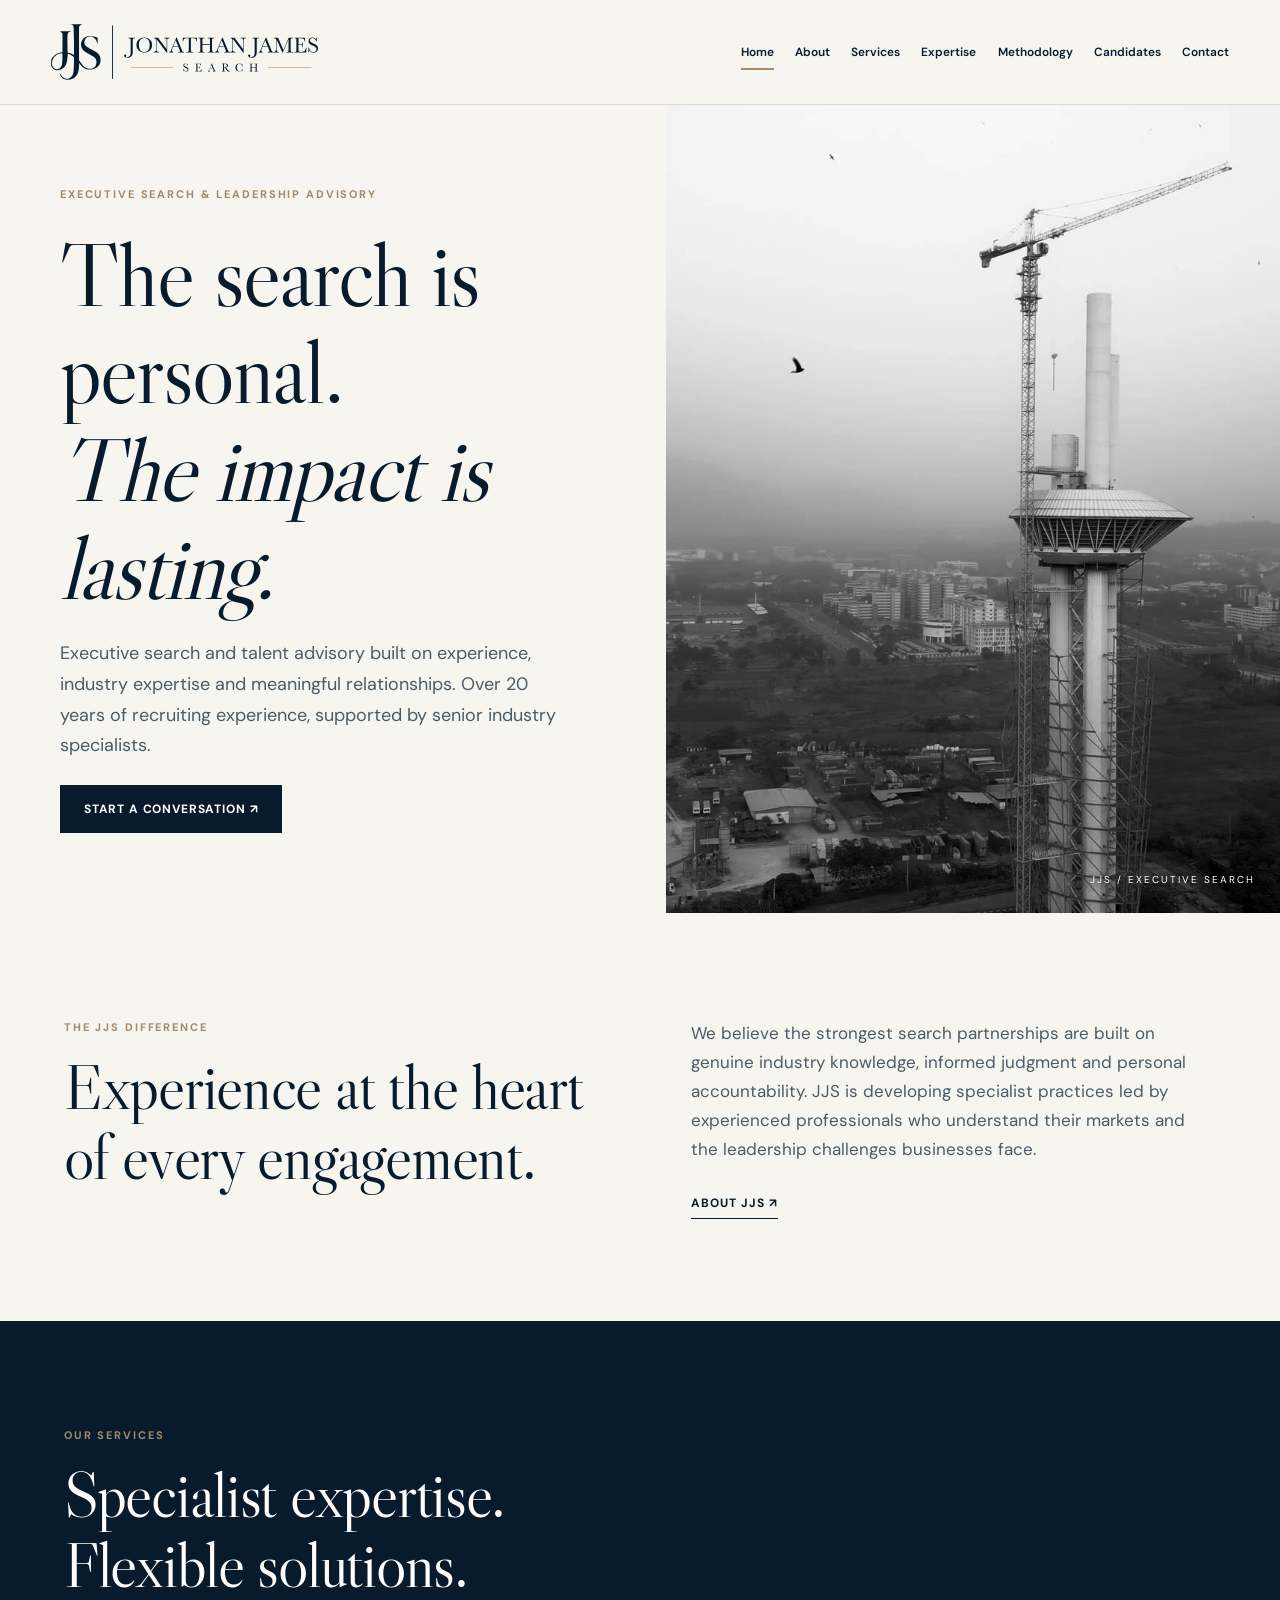
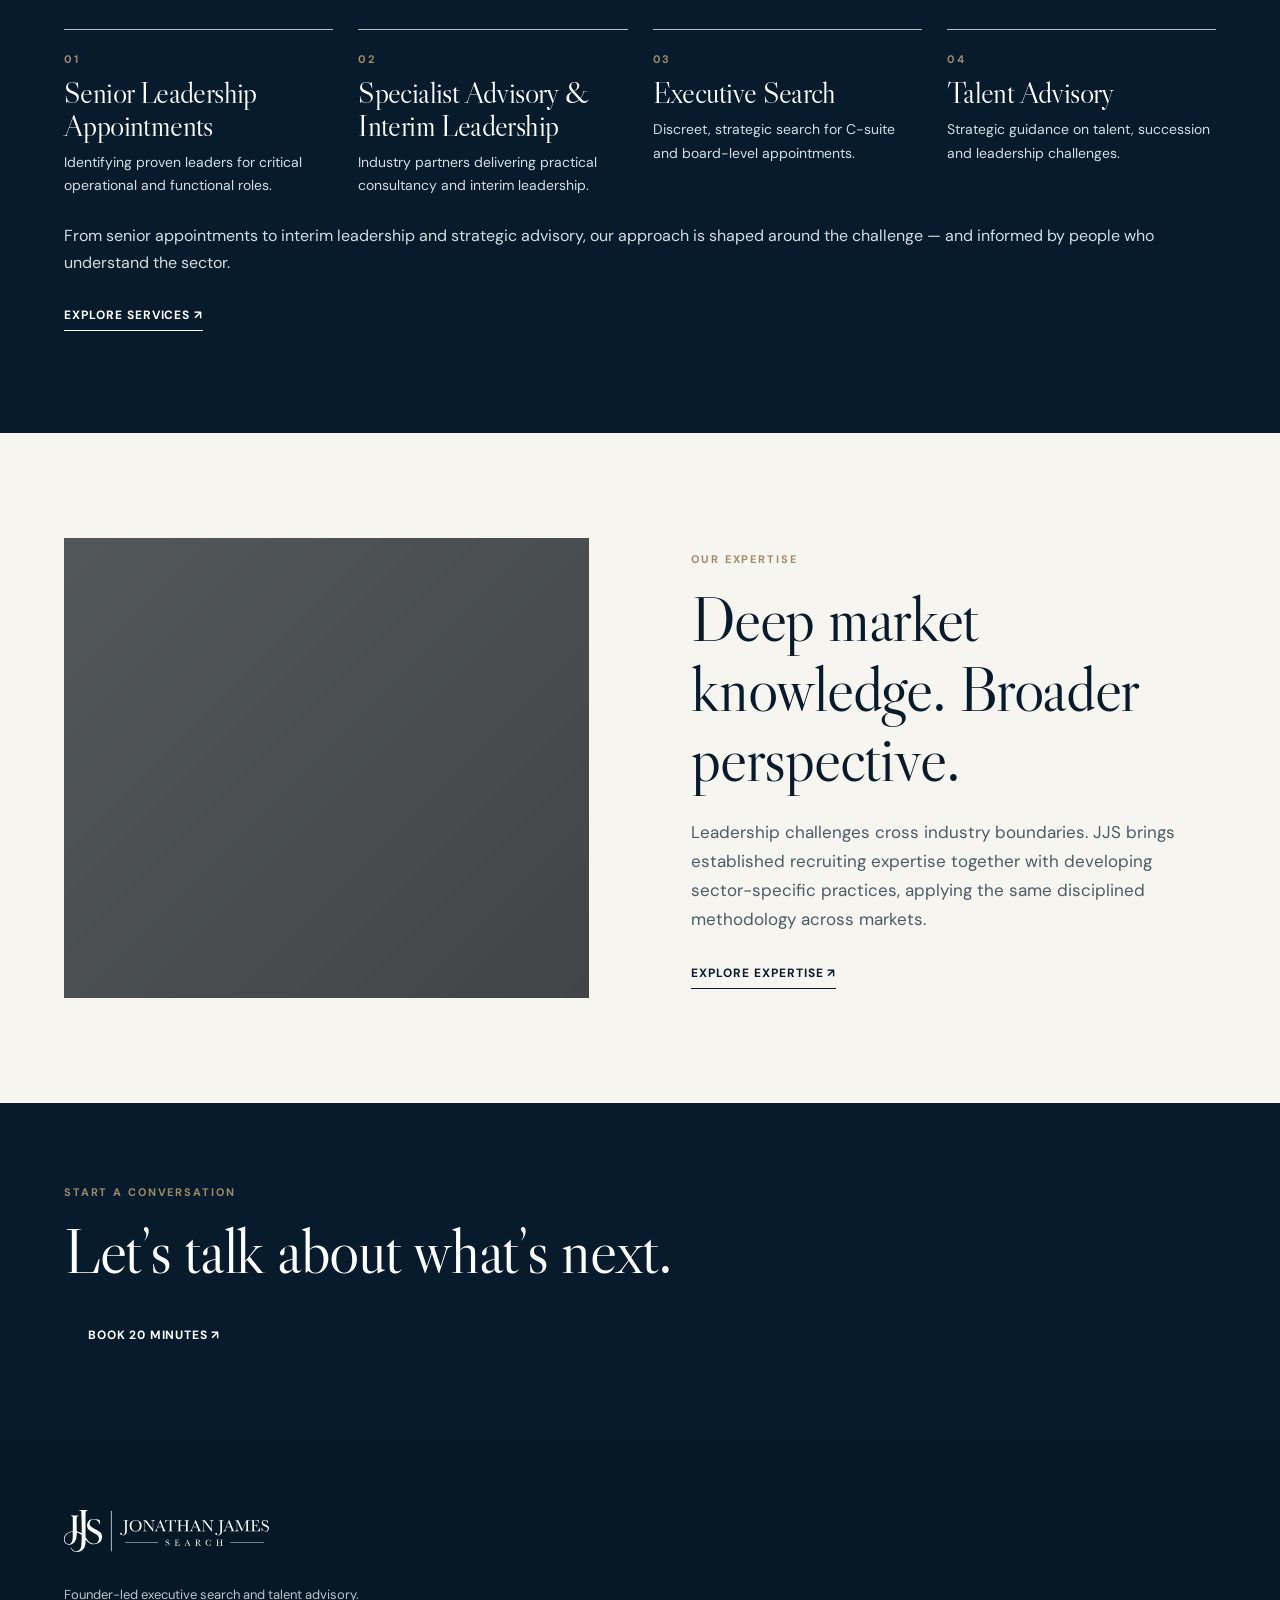
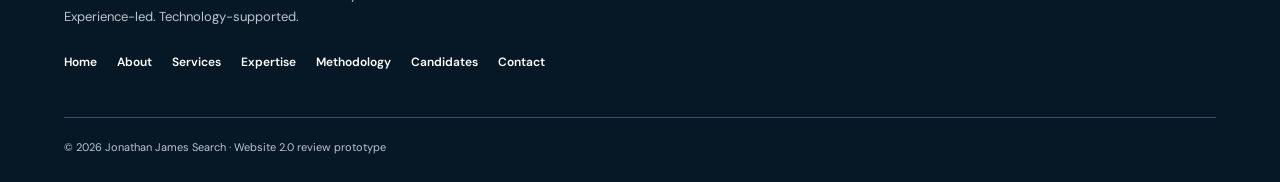
==== commit 8b99661a: "Rename Senior Leadership Search to Senior Leadership Appointments" ====
--- a/index.html
+++ b/index.html
@@ -4,7 +4,7 @@
 Your browser does not support HTML5 video.
 </video>
 <button type="button" class="hero-play-button" id="jjs-hero-play" aria-label="Play homepage video" hidden>▶ Play video</button>
-</div></section><section><div class="wrap split"><div><div class="eyebrow">THE JJS DIFFERENCE</div><h2>Experience at the heart of every engagement.</h2></div><div><p>We believe the strongest search partnerships are built on genuine industry knowledge, informed judgment and personal accountability. JJS is developing specialist practices led by experienced professionals who understand their markets and the leadership challenges businesses face.</p><a class="link" href="about.html">About JJS ↗</a></div></div></section><section class="navy"><div class="wrap"><div class="eyebrow">OUR SERVICES</div><h2>Specialist expertise.<br>Flexible solutions.</h2><div class="cards"><div class="card"><div class="eyebrow">01</div><h3>Senior Leadership Search</h3><p>Identifying proven leaders for critical operational and functional roles.</p></div><div class="card"><div class="eyebrow">02</div><h3>Specialist Advisory &amp; Interim Leadership</h3><p>Industry partners delivering practical consultancy and interim leadership.</p></div><div class="card"><div class="eyebrow">03</div><h3>Executive Search</h3><p>Discreet, strategic search for C-suite and board-level appointments.</p></div><div class="card"><div class="eyebrow">04</div><h3>Talent Advisory</h3><p>Strategic guidance on talent, succession and leadership challenges.</p></div></div><p>From senior appointments to interim leadership and strategic advisory, our approach is shaped around the challenge — and informed by people who understand the sector.</p><a class="link" href="services.html">Explore services ↗</a></div></section><section><div class="wrap split"><div class="photo"></div><div><div class="eyebrow">OUR EXPERTISE</div><h2>Deep market knowledge. Broader perspective.</h2><p>Leadership challenges cross industry boundaries. JJS brings established recruiting expertise together with developing sector-specific practices, applying the same disciplined methodology across markets.</p><a class="link" href="expertise.html">Explore expertise ↗</a></div></div></section><section class="navy band"><div class="wrap"><div class="eyebrow">START A CONVERSATION</div><h2>Let’s talk about what’s next.</h2><a class="btn" href="contact.html">Book 20 minutes ↗</a></div></section><footer><div class="wrap"><img class="logo" src="jjs-logo.svg" alt="Jonathan James Search"><p style="margin-top:24px">Founder-led executive search and talent advisory.<br>Experience-led. Technology-supported.</p><div class="links"><a href="index.html">Home</a><a href="about.html">About</a><a href="services.html">Services</a><a href="expertise.html">Expertise</a><a href="methodology.html">Methodology</a><a href="candidates.html">Candidates</a><a href="contact.html">Contact</a></div><div class="footer-bottom">© 2026 Jonathan James Search · Website 2.0 review prototype</div></div></footer><script>document.querySelector('.menu').addEventListener('click',function(){let e=document.querySelector('header .links');this.setAttribute('aria-expanded',e.classList.toggle('open'))})</script><script>
+</div></section><section><div class="wrap split"><div><div class="eyebrow">THE JJS DIFFERENCE</div><h2>Experience at the heart of every engagement.</h2></div><div><p>We believe the strongest search partnerships are built on genuine industry knowledge, informed judgment and personal accountability. JJS is developing specialist practices led by experienced professionals who understand their markets and the leadership challenges businesses face.</p><a class="link" href="about.html">About JJS ↗</a></div></div></section><section class="navy"><div class="wrap"><div class="eyebrow">OUR SERVICES</div><h2>Specialist expertise.<br>Flexible solutions.</h2><div class="cards"><div class="card"><div class="eyebrow">01</div><h3>Senior Leadership Appointments</h3><p>Identifying proven leaders for critical operational and functional roles.</p></div><div class="card"><div class="eyebrow">02</div><h3>Specialist Advisory &amp; Interim Leadership</h3><p>Industry partners delivering practical consultancy and interim leadership.</p></div><div class="card"><div class="eyebrow">03</div><h3>Executive Search</h3><p>Discreet, strategic search for C-suite and board-level appointments.</p></div><div class="card"><div class="eyebrow">04</div><h3>Talent Advisory</h3><p>Strategic guidance on talent, succession and leadership challenges.</p></div></div><p>From senior appointments to interim leadership and strategic advisory, our approach is shaped around the challenge — and informed by people who understand the sector.</p><a class="link" href="services.html">Explore services ↗</a></div></section><section><div class="wrap split"><div class="photo"></div><div><div class="eyebrow">OUR EXPERTISE</div><h2>Deep market knowledge. Broader perspective.</h2><p>Leadership challenges cross industry boundaries. JJS brings established recruiting expertise together with developing sector-specific practices, applying the same disciplined methodology across markets.</p><a class="link" href="expertise.html">Explore expertise ↗</a></div></div></section><section class="navy band"><div class="wrap"><div class="eyebrow">START A CONVERSATION</div><h2>Let’s talk about what’s next.</h2><a class="btn" href="contact.html">Book 20 minutes ↗</a></div></section><footer><div class="wrap"><img class="logo" src="jjs-logo.svg" alt="Jonathan James Search"><p style="margin-top:24px">Founder-led executive search and talent advisory.<br>Experience-led. Technology-supported.</p><div class="links"><a href="index.html">Home</a><a href="about.html">About</a><a href="services.html">Services</a><a href="expertise.html">Expertise</a><a href="methodology.html">Methodology</a><a href="candidates.html">Candidates</a><a href="contact.html">Contact</a></div><div class="footer-bottom">© 2026 Jonathan James Search · Website 2.0 review prototype</div></div></footer><script>document.querySelector('.menu').addEventListener('click',function(){let e=document.querySelector('header .links');this.setAttribute('aria-expanded',e.classList.toggle('open'))})</script><script>
 (function(){
  const video=document.getElementById('jjs-hero-video');
  const play=document.getElementById('jjs-hero-play');
